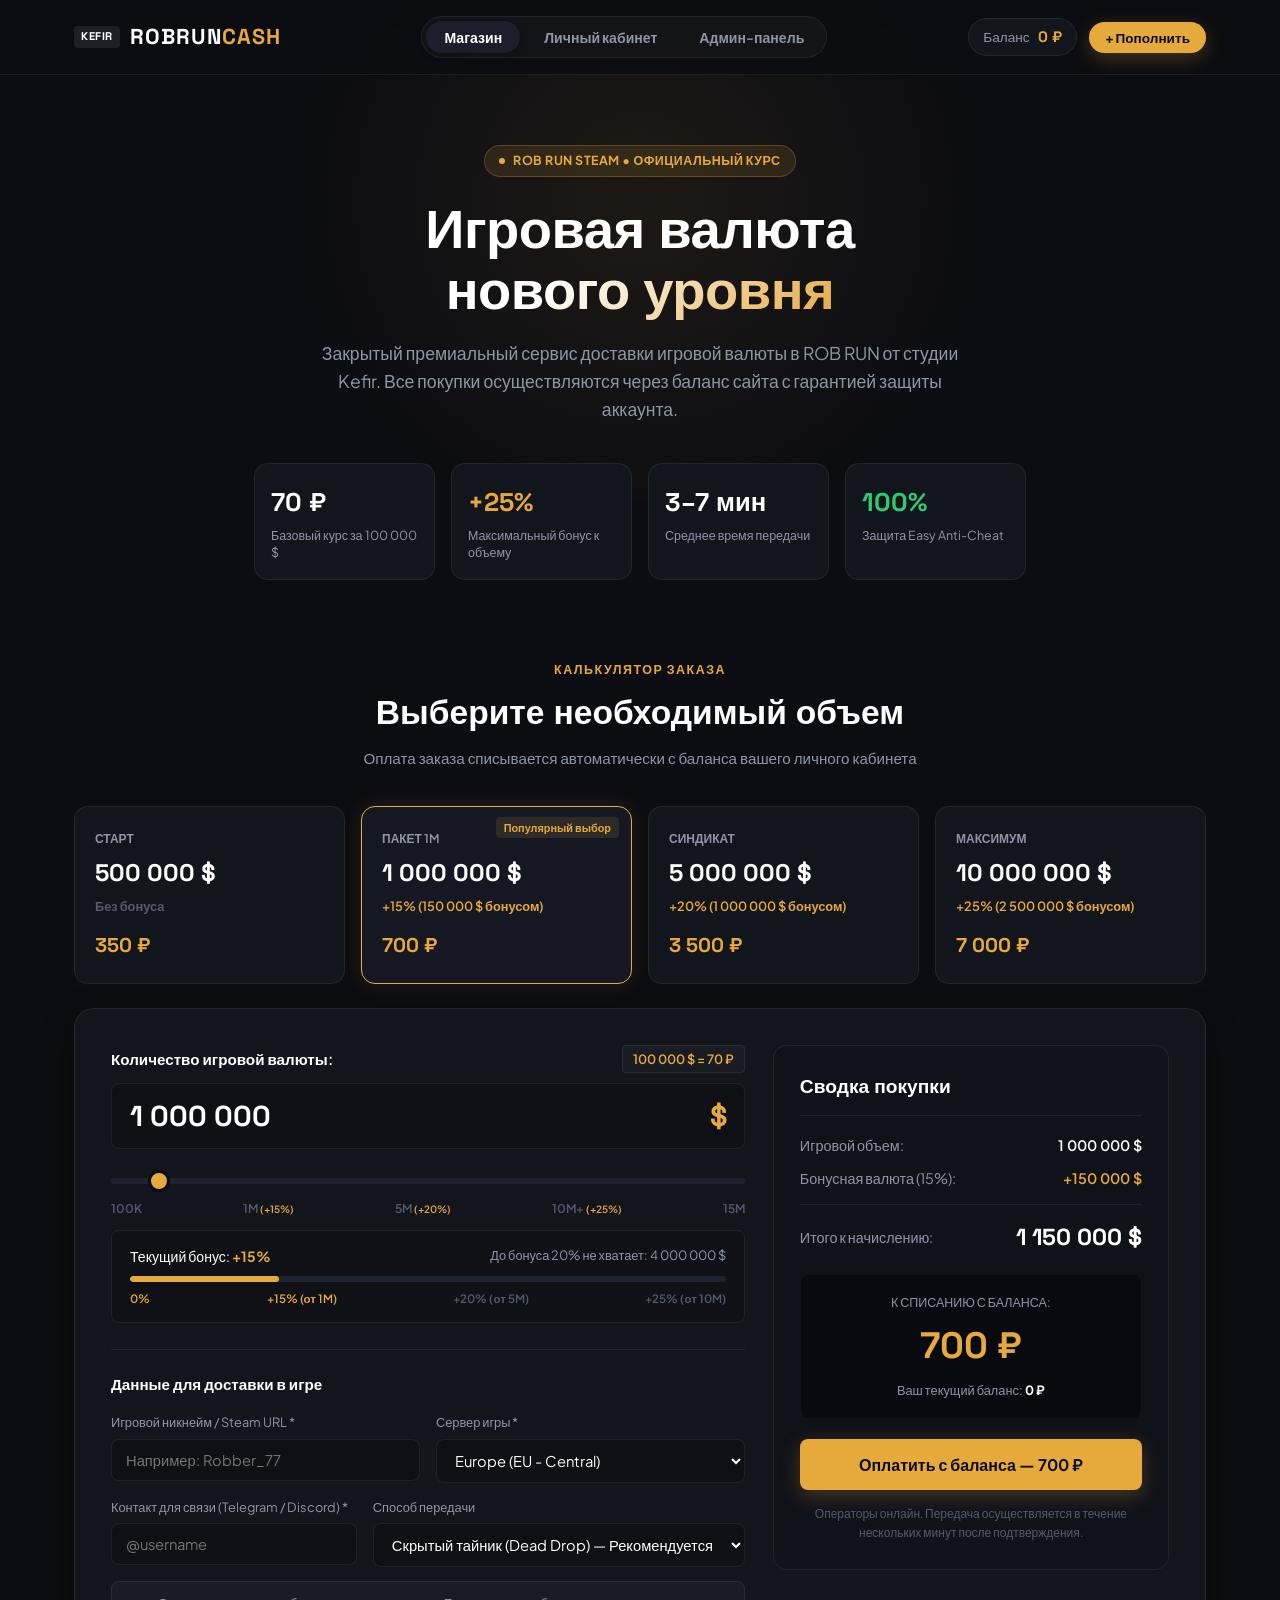
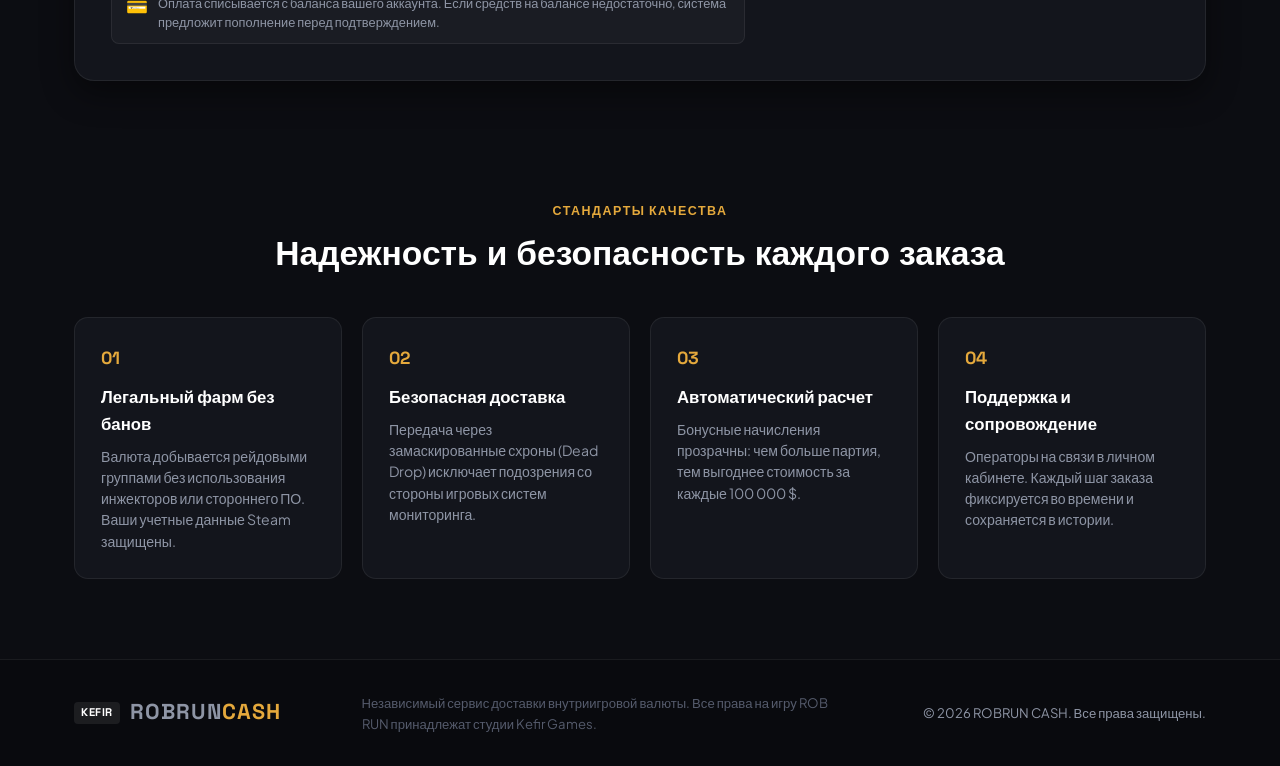
==== index.html @ d28fb304 "Upload ROBRUN Cash Shop" ====
<!DOCTYPE html>
<html lang="ru">
<head>
  <meta charset="UTF-8">
  <meta name="viewport" content="width=device-width, initial-scale=1.0">
  <title>ROBRUN CASH — Премиальный сервис валюты в ROB RUN (Kefir)</title>
  <link rel="preconnect" href="https://fonts.googleapis.com">
  <link rel="preconnect" href="https://fonts.gstatic.com" crossorigin>
  <link href="https://fonts.googleapis.com/css2?family=Plus+Jakarta+Sans:wght@400;500;600;700;800&family=Space+Grotesk:wght@500;600;700&display=swap" rel="stylesheet">
  <link rel="stylesheet" href="style.css">
</head>
<body>

  <!-- Subtle Ambient Radial Glow (Luxury Spotlight) -->
  <div class="radial-spotlight"></div>

  <!-- Header -->
  <header class="header">
    <div class="container header-inner">
      
      <!-- Brand Logo -->
      <div class="brand" id="nav-brand">
        <div class="brand-badge">KEFIR</div>
        <div class="brand-title">ROBRUN<span>CASH</span></div>
      </div>

      <!-- Navigation Views Tabs -->
      <nav class="nav">
        <button class="nav-btn active" data-view="shop-view">Магазин</button>
        <button class="nav-btn" data-view="cabinet-view">
          Личный кабинет
          <span class="nav-unread-dot" id="nav-unread-badge" style="display:none;"></span>
        </button>
        <button class="nav-btn admin-btn" data-view="admin-view">Админ-панель</button>
      </nav>

      <!-- User Balance & Actions -->
      <div class="header-actions">
        <div class="balance-pill" id="user-balance-display">
          <span class="balance-caption">Баланс</span>
          <strong class="balance-num" id="header-balance-val">0 ₽</strong>
        </div>
        <button class="btn-primary-sm" id="btn-open-topup">+ Пополнить</button>
      </div>

    </div>
  </header>

  <!-- =========================================================================
       VIEW 1: LUXURY MINIMALIST SHOP
       ========================================================================= -->
  <main class="view-panel active" id="shop-view">
    
    <!-- Hero Section -->
    <section class="hero-section">
      <div class="container hero-container">
        
        <div class="hero-label-chip">
          <span class="chip-dot"></span>
          <span>ROB RUN STEAM • ОФИЦИАЛЬНЫЙ КУРС</span>
        </div>

        <h1 class="hero-headline">
          Игровая валюта <br>
          <span>нового уровня</span>
        </h1>

        <p class="hero-description">
          Закрытый премиальный сервис доставки игровой валюты в ROB RUN от студии Kefir. Все покупки осуществляются через баланс сайта с гарантией защиты аккаунта.
        </p>

        <!-- Minimalist Metric Grid -->
        <div class="hero-metrics-grid">
          <div class="metric-card">
            <span class="metric-number">70 ₽</span>
            <span class="metric-label">Базовый курс за 100 000 $</span>
          </div>
          <div class="metric-card">
            <span class="metric-number highlight">+25%</span>
            <span class="metric-label">Максимальный бонус к объему</span>
          </div>
          <div class="metric-card">
            <span class="metric-number">3–7 мин</span>
            <span class="metric-label">Среднее время передачи</span>
          </div>
          <div class="metric-card">
            <span class="metric-number safe">100%</span>
            <span class="metric-label">Защита Easy Anti-Cheat</span>
          </div>
        </div>

      </div>
    </section>

    <!-- Calculator Section -->
    <section class="calculator-section" id="calculator">
      <div class="container">
        
        <div class="section-title-wrap">
          <span class="section-kicker">КАЛЬКУЛЯТОР ЗАКАЗА</span>
          <h2>Выберите необходимый объем</h2>
          <p>Оплата заказа списывается автоматически с баланса вашего личного кабинета</p>
        </div>

        <!-- Minimalist Preset Cards -->
        <div class="presets-row">
          
          <div class="preset-card" data-amount="500000">
            <div class="preset-tier">Старт</div>
            <div class="preset-cash">500 000 $</div>
            <div class="preset-bonus-sub text-dim">Без бонуса</div>
            <div class="preset-rub">350 ₽</div>
          </div>

          <div class="preset-card active" data-amount="1000000">
            <div class="preset-badge-rec">Популярный выбор</div>
            <div class="preset-tier">Пакет 1M</div>
            <div class="preset-cash">1 000 000 $</div>
            <div class="preset-bonus-sub text-gold">+15% (150 000 $ бонусом)</div>
            <div class="preset-rub">700 ₽</div>
          </div>

          <div class="preset-card" data-amount="5000000">
            <div class="preset-tier">Синдикат</div>
            <div class="preset-cash">5 000 000 $</div>
            <div class="preset-bonus-sub text-gold">+20% (1 000 000 $ бонусом)</div>
            <div class="preset-rub">3 500 ₽</div>
          </div>

          <div class="preset-card" data-amount="10000000">
            <div class="preset-tier">Максимум</div>
            <div class="preset-cash">10 000 000 $</div>
            <div class="preset-bonus-sub text-gold">+25% (2 500 000 $ бонусом)</div>
            <div class="preset-rub">7 000 ₽</div>
          </div>

        </div>

        <!-- Calculator Workarea (Clean 2-Column Deck) -->
        <div class="calc-grid">
          
          <!-- Left: Input & Form -->
          <div class="calc-inputs-pane">
            
            <div class="calc-field-group">
              <div class="field-label-row">
                <label for="currency-input">Количество игровой валюты:</label>
                <span class="rate-tag">100 000 $ = 70 ₽</span>
              </div>

              <div class="input-number-wrap">
                <input type="text" id="currency-input" value="1 000 000" inputmode="numeric">
                <span class="input-curr-symbol">$</span>
              </div>

              <!-- Sleek Slider -->
              <div class="slider-box">
                <input type="range" id="currency-slider" min="100000" max="15000000" step="50000" value="1000000">
                <div class="slider-marks">
                  <span>100K</span>
                  <span>1M <small>(+15%)</small></span>
                  <span>5M <small>(+20%)</small></span>
                  <span>10M+ <small>(+25%)</small></span>
                  <span>15M</span>
                </div>
              </div>

              <!-- Refined Bonus Progress Bar -->
              <div class="bonus-tier-bar">
                <div class="bonus-tier-header">
                  <span id="bonus-tier-text">Текущий бонус: <strong>+15%</strong></span>
                  <span id="bonus-next-text" class="next-step-hint">До +20% не хватает: 4 000 000 $</span>
                </div>
                <div class="bonus-track">
                  <div class="bonus-fill" id="bonus-progress-fill" style="width: 25%;"></div>
                </div>
                <div class="bonus-milestones">
                  <span class="milestone-text active">0%</span>
                  <span class="milestone-text active">+15% (от 1M)</span>
                  <span class="milestone-text">+20% (от 5M)</span>
                  <span class="milestone-text">+25% (от 10M)</span>
                </div>
              </div>
            </div>

            <!-- In-Game Delivery Order Details Form -->
            <form id="order-form" class="delivery-form">
              <div class="form-section-title">Данные для доставки в игре</div>

              <div class="form-double-row">
                <div class="form-col">
                  <label for="player-nick">Игровой никнейм / Steam URL *</label>
                  <input type="text" id="player-nick" placeholder="Например: Robber_77" required>
                </div>
                <div class="form-col">
                  <label for="player-server">Сервер игры *</label>
                  <select id="player-server" required>
                    <option value="EU - Central">Europe (EU - Central)</option>
                    <option value="EU - East">Europe (EU - East / RU)</option>
                    <option value="NA - East">North America (NA - East)</option>
                    <option value="NA - West">North America (NA - West)</option>
                    <option value="ASIA">Asia / Pacific</option>
                  </select>
                </div>
              </div>

              <div class="form-double-row">
                <div class="form-col">
                  <label for="player-contact">Контакт для связи (Telegram / Discord) *</label>
                  <input type="text" id="player-contact" placeholder="@username" required>
                </div>
                <div class="form-col">
                  <label for="delivery-type">Способ передачи</label>
                  <select id="delivery-type">
                    <option value="Схрон (Dead Drop)">Скрытый тайник (Dead Drop) — Рекомендуется</option>
                    <option value="Прямой трейд">Прямой обмен на нейтральной базе</option>
                    <option value="Выкуп предмета">Выкуп предмета на Черном Рынке</option>
                  </select>
                </div>
              </div>

              <div class="balance-rule-note">
                <span class="rule-icon">💳</span>
                <span>Оплата списывается с баланса вашего аккаунта. Если средств на балансе недостаточно, система предложит пополнение перед подтверждением.</span>
              </div>
            </form>

          </div>

          <!-- Right: Sleek Order Receipt -->
          <div class="calc-receipt-pane">
            <div class="receipt-card">
              <div class="receipt-title">Сводка покупки</div>

              <div class="receipt-line">
                <span class="line-label">Игровой объем:</span>
                <span class="line-val" id="summary-base-amount">1 000 000 $</span>
              </div>

              <div class="receipt-line text-gold">
                <span class="line-label">Бонусная валюта (<span id="summary-bonus-pct">15%</span>):</span>
                <span class="line-val" id="summary-bonus-amount">+150 000 $</span>
              </div>

              <div class="receipt-sep"></div>

              <div class="receipt-line total-line">
                <span class="line-label">Итого к начислению:</span>
                <strong class="line-total-cash" id="summary-total-received">1 150 000 $</strong>
              </div>

              <div class="price-display-box">
                <div class="price-caption">К списанию с баланса:</div>
                <div class="price-sum" id="summary-total-price">700 ₽</div>
                <div class="price-sub-balance">
                  Ваш текущий баланс: <strong id="summary-user-balance">0 ₽</strong>
                </div>
              </div>

              <button type="submit" form="order-form" class="btn-primary-action" id="submit-order-btn">
                Оплатить с баланса — 700 ₽
              </button>

              <div class="receipt-footnote">
                Операторы онлайн. Передача осуществляется в течение нескольких минут после подтверждения.
              </div>
            </div>
          </div>

        </div>

      </div>
    </section>

    <!-- Why Us Section (Clean Refined Cards) -->
    <section class="benefits-section">
      <div class="container">
        <div class="section-title-wrap">
          <span class="section-kicker">СТАНДАРТЫ КАЧЕСТВА</span>
          <h2>Надежность и безопасность каждого заказа</h2>
        </div>

        <div class="benefits-grid">
          <div class="benefit-card">
            <div class="benefit-index">01</div>
            <h3>Легальный фарм без банов</h3>
            <p>Валюта добывается рейдовыми группами без использования инжекторов или стороннего ПО. Ваши учетные данные Steam защищены.</p>
          </div>
          <div class="benefit-card">
            <div class="benefit-index">02</div>
            <h3>Безопасная доставка</h3>
            <p>Передача через замаскированные схроны (Dead Drop) исключает подозрения со стороны игровых систем мониторинга.</p>
          </div>
          <div class="benefit-card">
            <div class="benefit-index">03</div>
            <h3>Автоматический расчет</h3>
            <p>Бонусные начисления прозрачны: чем больше партия, тем выгоднее стоимость за каждые 100 000 $.</p>
          </div>
          <div class="benefit-card">
            <div class="benefit-index">04</div>
            <h3>Поддержка и сопровождение</h3>
            <p>Операторы на связи в личном кабинете. Каждый шаг заказа фиксируется во времени и сохраняется в истории.</p>
          </div>
        </div>
      </div>
    </section>

  </main>

  <!-- =========================================================================
       VIEW 2: USER CABINET (Баланс, Заказы со временем, Чат с администратором)
       ========================================================================= -->
  <section class="view-panel" id="cabinet-view">
    <div class="container cabinet-layout">

      <!-- Executive Overview Deck -->
      <div class="cabinet-top-card">
        <div class="user-profile-meta">
          <div class="profile-avatar">👤</div>
          <div>
            <h2 class="profile-title" id="cabinet-username">Покупатель #1</h2>
            <div class="profile-tag">Авторизованный клиент • ROB RUN Store</div>
          </div>
        </div>

        <div class="cabinet-balance-widget">
          <div class="widget-row">
            <span class="widget-label">Баланс на сайте:</span>
            <button class="btn-text-action" id="cabinet-topup-btn">+ Пополнить</button>
          </div>
          <div class="widget-sum" id="cabinet-balance-val">0 ₽</div>
          <div class="widget-note">Доступно для моментального списания при покупках</div>
        </div>
      </div>

      <!-- Split Layout: Orders on Left, Support Chat on Right -->
      <div class="cabinet-two-cols">
        
        <!-- Left: Orders History -->
        <div class="pane-card">
          <div class="pane-header">
            <h3>История заказов</h3>
            <span class="count-pill" id="cabinet-orders-count">0 заказов</span>
          </div>

          <div class="orders-feed" id="cabinet-orders-list">
            <!-- Dynamically populated -->
          </div>
        </div>

        <!-- Right: Live Chat with Admin -->
        <div class="pane-card chat-pane">
          <div class="pane-header">
            <div class="chat-title-group">
              <span class="status-indicator-dot"></span>
              <div>
                <h4>Поддержка и Администрация</h4>
                <div class="chat-sub">Прямой диалог с оператором</div>
              </div>
            </div>
            <span class="tag-label">HELP 24/7</span>
          </div>

          <!-- Messages Stream -->
          <div class="chat-stream" id="customer-chat-messages">
            <!-- Dynamically populated -->
          </div>

          <!-- Chat Input -->
          <form class="chat-form" id="customer-chat-form">
            <input type="text" id="customer-chat-input" placeholder="Напишите сообщение администратору..." autocomplete="off" required>
            <button type="submit" class="btn-send">Отправить</button>
          </form>
        </div>

      </div>

    </div>
  </section>

  <!-- =========================================================================
       VIEW 3: ADMIN PANEL (Управление балансом, Заказы со временем, Чат с клиентом)
       ========================================================================= -->
  <section class="view-panel" id="admin-view">
    <div class="container admin-layout">

      <div class="admin-header-card">
        <div>
          <h2>Панель Администратора ROBRUN CASH</h2>
          <p>Централизованное управление балансами, заказами клиентов и поддержкой</p>
        </div>
        <div class="admin-summary-pills">
          <div class="stat-badge">
            <span class="stat-caption">Заказов всего:</span>
            <strong id="admin-stat-orders">0</strong>
          </div>
          <div class="stat-badge">
            <span class="stat-caption">Оборот:</span>
            <strong class="text-gold" id="admin-stat-turnover">0 ₽</strong>
          </div>
        </div>
      </div>

      <!-- Admin Tabs Navigation -->
      <div class="admin-tab-bar">
        <button class="admin-tab-link active" data-subtab="admin-orders-tab">
          Заказы и статусы (<span id="subtab-orders-badge">0</span>)
        </button>
        <button class="admin-tab-link" data-subtab="admin-users-tab">
          Пользователи и баланс
        </button>
        <button class="admin-tab-link" data-subtab="admin-chat-tab">
          Управление диалогами
        </button>
      </div>

      <!-- Admin Subtab 1: Orders Management -->
      <div class="admin-subview active" id="admin-orders-tab">
        <div class="table-card">
          <div class="table-header-row">
            <h3>Список всех заказов (с точным временем оформления)</h3>
            <span class="note-subtle">Статус обновляется мгновенно</span>
          </div>

          <div class="table-wrap">
            <table class="clean-table">
              <thead>
                <tr>
                  <th>ID</th>
                  <th>Время заказа</th>
                  <th>Клиент / Ник в игре</th>
                  <th>Сервер / Способ</th>
                  <th>Валюта + Бонус</th>
                  <th>Сумма (₽)</th>
                  <th>Статус заказа</th>
                </tr>
              </thead>
              <tbody id="admin-orders-tbody">
                <!-- Dynamically populated -->
              </tbody>
            </table>
          </div>
        </div>
      </div>

      <!-- Admin Subtab 2: Users & Balance Management -->
      <div class="admin-subview" id="admin-users-tab">
        <div class="table-card">
          <div class="table-header-row">
            <h3>Управление балансом пользователей</h3>
            <span class="note-subtle">Корректировка баланса отображается у клиента без перезагрузки</span>
          </div>

          <div class="table-wrap">
            <table class="clean-table">
              <thead>
                <tr>
                  <th>ID</th>
                  <th>Имя клиента</th>
                  <th>Контакт</th>
                  <th>Баланс на сайте</th>
                  <th>Управление балансом</th>
                </tr>
              </thead>
              <tbody id="admin-users-tbody">
                <!-- Dynamically populated -->
              </tbody>
            </table>
          </div>
        </div>
      </div>

      <!-- Admin Subtab 3: Admin Chat Console -->
      <div class="admin-subview" id="admin-chat-tab">
        <div class="admin-chat-deck">
          
          <div class="dialogs-sidebar">
            <div class="dialogs-sidebar-title">Диалоги покупателей</div>
            <div class="dialogs-list" id="admin-dialogs-list">
              <!-- Dynamically populated -->
            </div>
          </div>

          <div class="dialog-main-area">
            <div class="dialog-head">
              <div>
                <h4 id="admin-chat-target-user">Чат с покупателем</h4>
                <span class="meta-small" id="admin-chat-target-meta">ID: usr_1</span>
              </div>
              <button class="btn-subtle" id="btn-quick-reply-hello">Шаблон: «Курьер готов к передаче»</button>
            </div>

            <div class="chat-stream admin-chat-stream" id="admin-chat-messages">
              <!-- Dynamically populated -->
            </div>

            <form class="chat-form" id="admin-chat-form">
              <input type="text" id="admin-chat-input" placeholder="Ответить покупателю от лица Администратора..." autocomplete="off" required>
              <button type="submit" class="btn-send">Ответить</button>
            </form>
          </div>

        </div>
      </div>

    </div>
  </section>

  <!-- =========================================================================
       MODALS
       ========================================================================= -->

  <!-- Top-Up Modal -->
  <div class="modal-backdrop" id="topup-modal">
    <div class="modal-box">
      <button class="modal-close-btn" id="topup-modal-close">&times;</button>
      
      <div class="modal-top">
        <div class="modal-badge-icon">💳</div>
        <h3>Пополнение баланса</h3>
        <p>Выберите сумму для пополнения вашего личного счета</p>
      </div>

      <div class="topup-chips-row">
        <button type="button" class="chip-btn" data-amount="350">350 ₽</button>
        <button type="button" class="chip-btn active" data-amount="700">700 ₽ (1M $)</button>
        <button type="button" class="chip-btn" data-amount="3500">3 500 ₽ (5M $)</button>
        <button type="button" class="chip-btn" data-amount="7000">7 000 ₽ (10M $)</button>
      </div>

      <div class="modal-field">
        <label for="topup-amount-input">Сумма в рублях:</label>
        <div class="input-number-wrap modal-input">
          <input type="number" id="topup-amount-input" value="700" min="50" step="50">
          <span class="input-curr-symbol">₽</span>
        </div>
      </div>

      <label class="modal-field-label">Способ оплаты:</label>
      <div class="methods-grid">
        <label class="method-box active">
          <input type="radio" name="topup-method" value="СБП" checked>
          <span class="method-name">⚡ СБП (0% ком.)</span>
        </label>
        <label class="method-box">
          <input type="radio" name="topup-method" value="Банковская карта">
          <span class="method-name">💳 Карты РФ / МИР</span>
        </label>
        <label class="method-box">
          <input type="radio" name="topup-method" value="Т-Банк / Сбер">
          <span class="method-name">🟡 Т-Банк / Сбер</span>
        </label>
        <label class="method-box">
          <input type="radio" name="topup-method" value="Криптовалюта">
          <span class="method-name">🪙 USDT / TON</span>
        </label>
      </div>

      <button class="btn-primary-action" id="btn-submit-topup">
        Пополнить баланс на <span id="topup-btn-sum">700</span> ₽
      </button>

      <div class="modal-disclaimer">В тестовом режиме средства зачисляются моментально.</div>
    </div>
  </div>

  <!-- Insufficient Funds Modal -->
  <div class="modal-backdrop" id="insufficient-modal">
    <div class="modal-box">
      <button class="modal-close-btn" id="insufficient-close">&times;</button>
      
      <div class="modal-top">
        <div class="modal-badge-icon warning">⚠️</div>
        <h3>Недостаточно средств</h3>
        <p>Покупка осуществляется только через баланс сайта</p>
      </div>

      <div class="summary-table-modal">
        <div class="modal-row">
          <span>Сумма к оплате:</span>
          <strong class="text-gold" id="insufficient-cost">700 ₽</strong>
        </div>
        <div class="modal-row">
          <span>Текущий баланс:</span>
          <strong id="insufficient-current">0 ₽</strong>
        </div>
        <div class="modal-row highlight-diff">
          <span>Необходимо доплатить:</span>
          <strong class="text-gold" id="insufficient-diff">700 ₽</strong>
        </div>
      </div>

      <button class="btn-primary-action" id="btn-insufficient-topup">
        Пополнить баланс
      </button>
    </div>
  </div>

  <!-- Order Success Modal -->
  <div class="modal-backdrop" id="order-success-modal">
    <div class="modal-box">
      <button class="modal-close-btn" id="order-success-close">&times;</button>
      
      <div class="modal-top">
        <div class="modal-badge-icon success">✓</div>
        <h3>Заказ успешно оформлен</h3>
        <p>Номер накладной: <strong id="success-order-id">#RR-1029</strong></p>
      </div>

      <div class="summary-table-modal">
        <div class="modal-row">
          <span>Время заказа:</span>
          <strong id="success-time">16.11.2026, 16:30</strong>
        </div>
        <div class="modal-row">
          <span>Валюта к начислению:</span>
          <strong class="text-gold" id="success-total-cash">1 150 000 $</strong>
        </div>
        <div class="modal-row">
          <span>Списано с баланса:</span>
          <strong id="success-price">700 ₽</strong>
        </div>
        <div class="modal-row">
          <span>Остаток на балансе:</span>
          <span id="success-remaining-balance">0 ₽</span>
        </div>
        <div class="modal-row">
          <span>Игровой ник / Сервер:</span>
          <span id="success-nick-server">Robber_77 (EU - Central)</span>
        </div>
      </div>

      <button class="btn-primary-action" id="btn-goto-cabinet-after-order">
        Перейти в личный кабинет к диалогу
      </button>
    </div>
  </div>

  <!-- Footer -->
  <footer class="footer">
    <div class="container footer-inner">
      <div class="brand">
        <div class="brand-badge">KEFIR</div>
        <div class="brand-title">ROBRUN<span>CASH</span></div>
      </div>
      <div class="footer-legal">
        Независимый сервис доставки внутриигровой валюты. Все права на игру ROB RUN принадлежат студии Kefir Games.
      </div>
      <div class="footer-copy">© 2026 ROBRUN CASH. Все права защищены.</div>
    </div>
  </footer>

  <script src="app.js"></script>
</body>
</html>
---- style.css ----
/* ==========================================================================
   ROBRUN CASH - Luxury Minimalist Design System
   Aesthetic: Premium, Dark Obsidian, Champagne Gold, Refined Typography
   ========================================================================== */

:root {
  --bg-main: #0c0d12;
  --bg-card: #13151c;
  --bg-card-hover: #171a23;
  --bg-input: #0e1016;
  --bg-subtle: rgba(255, 255, 255, 0.03);

  --border-subtle: rgba(255, 255, 255, 0.07);
  --border-hover: rgba(229, 169, 60, 0.35);
  --border-focus: #e5a93c;

  --gold-accent: #e5a93c;
  --gold-light: #f5c366;
  --gold-dim: rgba(229, 169, 60, 0.12);

  --text-main: #ffffff;
  --text-muted: #8e95a5;
  --text-dim: #555b6c;

  --tag-green: #2ecc71;
  --tag-blue: #3498db;
  --tag-yellow: #f1c40f;
  --tag-red: #e74c3c;

  --font-heading: 'Space Grotesk', -apple-system, sans-serif;
  --font-body: 'Plus Jakarta Sans', -apple-system, sans-serif;

  --radius-sm: 8px;
  --radius-md: 14px;
  --radius-lg: 20px;
  --shadow-card: 0 12px 32px rgba(0, 0, 0, 0.45);
  --shadow-btn: 0 6px 20px rgba(229, 169, 60, 0.25);
}

* {
  margin: 0;
  padding: 0;
  box-sizing: border-box;
}

body {
  font-family: var(--font-body);
  background-color: var(--bg-main);
  color: var(--text-main);
  line-height: 1.6;
  overflow-x: hidden;
  position: relative;
  min-height: 100vh;
  -webkit-font-smoothing: antialiased;
}

/* Luxury Ambient Glow (Single Soft Spotlight) */
.radial-spotlight {
  position: fixed;
  top: -100px;
  left: 50%;
  transform: translateX(-50%);
  width: 900px;
  height: 600px;
  background: radial-gradient(circle, rgba(229, 169, 60, 0.08) 0%, transparent 65%);
  pointer-events: none;
  z-index: 0;
}

.container {
  max-width: 1180px;
  margin: 0 auto;
  padding: 0 24px;
  position: relative;
  z-index: 1;
}

/* ==========================================================================
   HEADER
   ========================================================================== */
.header {
  position: sticky;
  top: 0;
  background: rgba(12, 13, 18, 0.85);
  backdrop-filter: blur(16px);
  border-bottom: 1px solid var(--border-subtle);
  z-index: 100;
  padding: 16px 0;
}

.header-inner {
  display: flex;
  align-items: center;
  justify-content: space-between;
  gap: 16px;
}

.brand {
  display: flex;
  align-items: center;
  gap: 10px;
  cursor: pointer;
  user-select: none;
}

.brand-badge {
  font-family: var(--font-heading);
  font-size: 0.7rem;
  font-weight: 700;
  background: rgba(255, 255, 255, 0.08);
  color: #fff;
  padding: 2px 7px;
  border-radius: 4px;
  letter-spacing: 0.5px;
}

.brand-title {
  font-family: var(--font-heading);
  font-size: 1.35rem;
  font-weight: 700;
  letter-spacing: 1px;
}

.brand-title span {
  color: var(--gold-accent);
}

/* Navigation Tabs */
.nav {
  display: flex;
  gap: 6px;
  background: var(--bg-subtle);
  border: 1px solid var(--border-subtle);
  padding: 4px;
  border-radius: 50px;
}

.nav-btn {
  background: none;
  border: none;
  color: var(--text-muted);
  font-family: var(--font-body);
  font-size: 0.88rem;
  font-weight: 600;
  padding: 7px 18px;
  border-radius: 50px;
  cursor: pointer;
  transition: all 0.2s ease;
  display: flex;
  align-items: center;
  gap: 6px;
}

.nav-btn:hover {
  color: #fff;
}

.nav-btn.active {
  background: #1c1f2b;
  color: #fff;
  box-shadow: 0 2px 8px rgba(0, 0, 0, 0.3);
}

.nav-btn.admin-btn.active {
  color: var(--gold-accent);
}

.nav-unread-dot {
  width: 6px;
  height: 6px;
  background: var(--gold-accent);
  border-radius: 50%;
}

/* Header Actions */
.header-actions {
  display: flex;
  align-items: center;
  gap: 12px;
}

.balance-pill {
  display: flex;
  align-items: center;
  gap: 8px;
  background: var(--bg-card);
  border: 1px solid var(--border-subtle);
  padding: 6px 14px;
  border-radius: 50px;
  font-size: 0.85rem;
}

.balance-caption {
  color: var(--text-muted);
}

.balance-num {
  font-family: var(--font-heading);
  font-weight: 700;
  color: var(--gold-accent);
  font-size: 0.95rem;
}

.btn-primary-sm {
  background: var(--gold-accent);
  border: none;
  color: #0c0d12;
  font-family: var(--font-body);
  font-size: 0.85rem;
  font-weight: 700;
  padding: 7px 16px;
  border-radius: 50px;
  cursor: pointer;
  transition: all 0.2s ease;
  box-shadow: var(--shadow-btn);
}

.btn-primary-sm:hover {
  background: var(--gold-light);
  transform: translateY(-1px);
}

/* ==========================================================================
   VIEW PANELS
   ========================================================================== */
.view-panel {
  display: none;
  animation: panelFade 0.25s ease forwards;
}

.view-panel.active {
  display: block;
}

@keyframes panelFade {
  from { opacity: 0; transform: translateY(6px); }
  to { opacity: 1; transform: translateY(0); }
}

/* ==========================================================================
   HERO SECTION
   ========================================================================== */
.hero-section {
  padding: 70px 0 40px;
  text-align: center;
}

.hero-container {
  max-width: 820px;
}

.hero-label-chip {
  display: inline-flex;
  align-items: center;
  gap: 8px;
  background: var(--gold-dim);
  border: 1px solid rgba(229, 169, 60, 0.25);
  color: var(--gold-accent);
  font-size: 0.78rem;
  font-weight: 700;
  letter-spacing: 0.5px;
  padding: 5px 14px;
  border-radius: 50px;
  margin-bottom: 22px;
}

.chip-dot {
  width: 6px;
  height: 6px;
  background: var(--gold-accent);
  border-radius: 50%;
}

.hero-headline {
  font-family: var(--font-heading);
  font-size: 3.4rem;
  font-weight: 700;
  line-height: 1.12;
  letter-spacing: -0.5px;
  margin-bottom: 18px;
}

.hero-headline span {
  background: linear-gradient(135deg, #ffffff 30%, var(--gold-accent) 100%);
  -webkit-background-clip: text;
  -webkit-text-fill-color: transparent;
}

.hero-description {
  font-size: 1.1rem;
  color: var(--text-muted);
  max-width: 640px;
  margin: 0 auto 40px;
  line-height: 1.6;
}

/* Minimalist Metrics Grid */
.hero-metrics-grid {
  display: grid;
  grid-template-columns: repeat(4, 1fr);
  gap: 16px;
}

.metric-card {
  background: var(--bg-card);
  border: 1px solid var(--border-subtle);
  border-radius: var(--radius-md);
  padding: 18px 16px;
  text-align: left;
  transition: border-color 0.2s ease;
}

.metric-card:hover {
  border-color: rgba(255, 255, 255, 0.15);
}

.metric-number {
  font-family: var(--font-heading);
  font-size: 1.6rem;
  font-weight: 700;
  color: #fff;
  display: block;
  margin-bottom: 4px;
}

.metric-number.highlight {
  color: var(--gold-accent);
}

.metric-number.safe {
  color: var(--tag-green);
}

.metric-label {
  font-size: 0.78rem;
  color: var(--text-muted);
  line-height: 1.35;
  display: block;
}

/* ==========================================================================
   CALCULATOR SECTION
   ========================================================================== */
.calculator-section {
  padding: 40px 0 80px;
}

.section-title-wrap {
  text-align: center;
  margin-bottom: 36px;
}

.section-kicker {
  font-size: 0.78rem;
  color: var(--gold-accent);
  font-weight: 700;
  letter-spacing: 1.5px;
  display: block;
  margin-bottom: 6px;
}

.section-title-wrap h2 {
  font-family: var(--font-heading);
  font-size: 2.1rem;
  font-weight: 700;
  margin-bottom: 6px;
}

.section-title-wrap p {
  color: var(--text-muted);
  font-size: 0.95rem;
}

/* Presets Row */
.presets-row {
  display: grid;
  grid-template-columns: repeat(4, 1fr);
  gap: 16px;
  margin-bottom: 24px;
}

.preset-card {
  background: var(--bg-card);
  border: 1px solid var(--border-subtle);
  border-radius: var(--radius-md);
  padding: 22px 20px;
  cursor: pointer;
  transition: all 0.2s ease;
  position: relative;
  overflow: hidden;
}

.preset-card:hover {
  background: var(--bg-card-hover);
  border-color: rgba(255, 255, 255, 0.15);
}

.preset-card.active {
  border-color: var(--gold-accent);
  background: #151822;
  box-shadow: 0 0 20px rgba(229, 169, 60, 0.12);
}

.preset-badge-rec {
  position: absolute;
  top: 10px;
  right: 12px;
  background: var(--gold-dim);
  color: var(--gold-accent);
  font-size: 0.68rem;
  font-weight: 700;
  padding: 2px 8px;
  border-radius: 4px;
}

.preset-tier {
  font-size: 0.75rem;
  font-weight: 600;
  color: var(--text-muted);
  text-transform: uppercase;
  margin-bottom: 6px;
}

.preset-cash {
  font-family: var(--font-heading);
  font-size: 1.5rem;
  font-weight: 700;
  color: #fff;
  margin-bottom: 4px;
}

.preset-bonus-sub {
  font-size: 0.8rem;
  font-weight: 600;
  margin-bottom: 12px;
}

.preset-rub {
  font-family: var(--font-heading);
  font-size: 1.25rem;
  font-weight: 700;
  color: var(--gold-accent);
}

/* Calculator Grid */
.calc-grid {
  display: grid;
  grid-template-columns: 1.6fr 1fr;
  gap: 28px;
  background: var(--bg-card);
  border: 1px solid var(--border-subtle);
  border-radius: var(--radius-lg);
  padding: 36px;
  box-shadow: var(--shadow-card);
}

.calc-inputs-pane {
  display: flex;
  flex-direction: column;
  gap: 26px;
}

.field-label-row {
  display: flex;
  justify-content: space-between;
  align-items: center;
  margin-bottom: 10px;
}

.field-label-row label {
  font-size: 0.95rem;
  font-weight: 600;
}

.rate-tag {
  font-size: 0.8rem;
  background: var(--bg-subtle);
  border: 1px solid var(--border-subtle);
  padding: 3px 10px;
  border-radius: 4px;
  color: var(--gold-accent);
  font-weight: 600;
}

.input-number-wrap {
  position: relative;
  display: flex;
  align-items: center;
}

.input-number-wrap input {
  width: 100%;
  background: var(--bg-input);
  border: 1px solid var(--border-subtle);
  border-radius: var(--radius-sm);
  padding: 14px 18px;
  font-family: var(--font-heading);
  font-size: 1.8rem;
  font-weight: 700;
  color: #fff;
  transition: all 0.2s ease;
}

.input-number-wrap input:focus {
  outline: none;
  border-color: var(--border-focus);
}

.input-curr-symbol {
  position: absolute;
  right: 18px;
  font-family: var(--font-heading);
  font-size: 1.8rem;
  font-weight: 700;
  color: var(--gold-accent);
  pointer-events: none;
}

/* Slider */
.slider-box {
  margin-top: 16px;
}

.slider-box input[type="range"] {
  width: 100%;
  height: 6px;
  background: #1f2330;
  border-radius: 4px;
  outline: none;
  -webkit-appearance: none;
  cursor: pointer;
}

.slider-box input[type="range"]::-webkit-slider-thumb {
  -webkit-appearance: none;
  width: 22px;
  height: 22px;
  border-radius: 50%;
  background: var(--gold-accent);
  border: 3px solid #0c0d12;
  cursor: grab;
  transition: transform 0.15s;
}

.slider-marks {
  display: flex;
  justify-content: space-between;
  margin-top: 8px;
  font-size: 0.75rem;
  color: var(--text-dim);
  font-weight: 600;
}

.slider-marks small {
  color: var(--gold-accent);
}

/* Bonus Tracker */
.bonus-tier-bar {
  background: #0f1117;
  border: 1px solid var(--border-subtle);
  border-radius: var(--radius-sm);
  padding: 14px 18px;
  margin-top: 12px;
}

.bonus-tier-header {
  display: flex;
  justify-content: space-between;
  font-size: 0.88rem;
  margin-bottom: 8px;
}

.bonus-tier-header strong {
  color: var(--gold-accent);
}

.next-step-hint {
  font-size: 0.8rem;
  color: var(--text-muted);
}

.bonus-track {
  width: 100%;
  height: 6px;
  background: #1e2230;
  border-radius: 8px;
  overflow: hidden;
  margin-bottom: 8px;
}

.bonus-fill {
  height: 100%;
  background: var(--gold-accent);
  border-radius: 8px;
  transition: width 0.3s ease;
}

.bonus-milestones {
  display: flex;
  justify-content: space-between;
  font-size: 0.72rem;
  color: var(--text-dim);
  font-weight: 600;
}

.milestone-text.active {
  color: var(--gold-accent);
}

/* Delivery Form */
.delivery-form {
  border-top: 1px solid var(--border-subtle);
  padding-top: 22px;
}

.form-section-title {
  font-size: 0.95rem;
  font-weight: 700;
  margin-bottom: 16px;
  color: #fff;
}

.form-double-row {
  display: grid;
  grid-template-columns: 1fr 1fr;
  gap: 16px;
  margin-bottom: 14px;
}

.form-col {
  display: flex;
  flex-direction: column;
  gap: 6px;
}

.form-col label {
  font-size: 0.8rem;
  color: var(--text-muted);
}

.form-col input, .form-col select {
  background: var(--bg-input);
  border: 1px solid var(--border-subtle);
  border-radius: var(--radius-sm);
  padding: 11px 14px;
  color: #fff;
  font-size: 0.92rem;
  font-family: var(--font-body);
}

.form-col input:focus, .form-col select:focus {
  outline: none;
  border-color: var(--border-focus);
}

.balance-rule-note {
  display: flex;
  align-items: flex-start;
  gap: 10px;
  background: var(--bg-subtle);
  border: 1px solid var(--border-subtle);
  border-radius: var(--radius-sm);
  padding: 12px 14px;
  font-size: 0.8rem;
  color: var(--text-muted);
  line-height: 1.45;
  margin-top: 12px;
}

.rule-icon {
  font-size: 1.1rem;
}

/* Receipt Pane */
.calc-receipt-pane {
  position: relative;
}

.receipt-card {
  background: #101219;
  border: 1px solid var(--border-subtle);
  border-radius: var(--radius-md);
  padding: 26px;
  position: sticky;
  top: 90px;
}

.receipt-title {
  font-family: var(--font-heading);
  font-size: 1.2rem;
  font-weight: 700;
  margin-bottom: 18px;
  padding-bottom: 12px;
  border-bottom: 1px solid var(--border-subtle);
}

.receipt-line {
  display: flex;
  justify-content: space-between;
  margin-bottom: 10px;
  font-size: 0.9rem;
}

.line-label {
  color: var(--text-muted);
}

.line-val {
  font-weight: 600;
}

.receipt-sep {
  height: 1px;
  background: var(--border-subtle);
  margin: 14px 0;
}

.total-line {
  align-items: center;
  margin-bottom: 18px;
}

.line-total-cash {
  font-family: var(--font-heading);
  font-size: 1.45rem;
  color: #fff;
}

.price-display-box {
  background: #090a0f;
  border-radius: var(--radius-sm);
  padding: 18px;
  text-align: center;
  margin-bottom: 20px;
  border: 1px solid rgba(255, 255, 255, 0.04);
}

.price-caption {
  font-size: 0.78rem;
  color: var(--text-muted);
  text-transform: uppercase;
}

.price-sum {
  font-family: var(--font-heading);
  font-size: 2.3rem;
  font-weight: 700;
  color: var(--gold-accent);
  margin: 4px 0;
}

.price-sub-balance {
  font-size: 0.8rem;
  color: var(--text-muted);
}

.price-sub-balance strong {
  color: #fff;
}

.btn-primary-action {
  width: 100%;
  background: var(--gold-accent);
  border: none;
  border-radius: var(--radius-sm);
  padding: 15px;
  color: #0c0d12;
  font-family: var(--font-body);
  font-size: 1rem;
  font-weight: 700;
  cursor: pointer;
  transition: all 0.2s ease;
  box-shadow: var(--shadow-btn);
}

.btn-primary-action:hover {
  background: var(--gold-light);
  transform: translateY(-1px);
}

.receipt-footnote {
  font-size: 0.75rem;
  color: var(--text-dim);
  text-align: center;
  margin-top: 14px;
}

/* Benefits Section */
.benefits-section {
  padding: 40px 0 80px;
}

.benefits-grid {
  display: grid;
  grid-template-columns: repeat(4, 1fr);
  gap: 20px;
}

.benefit-card {
  background: var(--bg-card);
  border: 1px solid var(--border-subtle);
  border-radius: var(--radius-md);
  padding: 26px;
}

.benefit-index {
  font-family: var(--font-heading);
  font-size: 1.1rem;
  font-weight: 700;
  color: var(--gold-accent);
  margin-bottom: 12px;
}

.benefit-card h3 {
  font-size: 1.05rem;
  font-weight: 700;
  margin-bottom: 8px;
}

.benefit-card p {
  color: var(--text-muted);
  font-size: 0.88rem;
  line-height: 1.5;
}

/* ==========================================================================
   VIEW 2: CABINET VIEW
   ========================================================================== */
.cabinet-layout {
  padding: 40px 24px 80px;
}

.cabinet-top-card {
  display: flex;
  justify-content: space-between;
  align-items: center;
  background: var(--bg-card);
  border: 1px solid var(--border-subtle);
  border-radius: var(--radius-lg);
  padding: 28px 32px;
  margin-bottom: 24px;
  box-shadow: var(--shadow-card);
  flex-wrap: wrap;
  gap: 20px;
}

.user-profile-meta {
  display: flex;
  align-items: center;
  gap: 16px;
}

.profile-avatar {
  width: 56px;
  height: 56px;
  border-radius: 50%;
  background: var(--bg-subtle);
  border: 1px solid var(--border-subtle);
  display: flex;
  align-items: center;
  justify-content: center;
  font-size: 1.8rem;
}

.profile-title {
  font-family: var(--font-heading);
  font-size: 1.5rem;
  font-weight: 700;
}

.profile-tag {
  color: var(--text-muted);
  font-size: 0.82rem;
}

.cabinet-balance-widget {
  background: #0e1017;
  border: 1px solid var(--border-subtle);
  border-radius: var(--radius-md);
  padding: 16px 24px;
  min-width: 300px;
}

.widget-row {
  display: flex;
  justify-content: space-between;
  align-items: center;
  font-size: 0.85rem;
  color: var(--text-muted);
}

.btn-text-action {
  background: none;
  border: none;
  color: var(--gold-accent);
  font-size: 0.8rem;
  font-weight: 700;
  cursor: pointer;
}

.widget-sum {
  font-family: var(--font-heading);
  font-size: 2rem;
  font-weight: 700;
  color: var(--gold-accent);
  margin: 2px 0;
}

.widget-note {
  font-size: 0.72rem;
  color: var(--text-dim);
}

/* Cabinet Split Grid */
.cabinet-two-cols {
  display: grid;
  grid-template-columns: 1.35fr 1fr;
  gap: 24px;
}

.pane-card {
  background: var(--bg-card);
  border: 1px solid var(--border-subtle);
  border-radius: var(--radius-lg);
  display: flex;
  flex-direction: column;
  overflow: hidden;
  box-shadow: var(--shadow-card);
}

.pane-header {
  padding: 18px 24px;
  border-bottom: 1px solid var(--border-subtle);
  display: flex;
  justify-content: space-between;
  align-items: center;
}

.pane-header h3 {
  font-size: 1.1rem;
  font-weight: 700;
}

.count-pill {
  font-size: 0.75rem;
  background: var(--bg-subtle);
  border: 1px solid var(--border-subtle);
  padding: 2px 10px;
  border-radius: 50px;
  color: var(--text-muted);
}

.orders-feed {
  padding: 20px;
  max-height: 520px;
  overflow-y: auto;
  display: flex;
  flex-direction: column;
  gap: 14px;
}

.order-entry {
  background: #0e1017;
  border: 1px solid var(--border-subtle);
  border-radius: var(--radius-sm);
  padding: 16px;
  display: flex;
  flex-direction: column;
  gap: 8px;
}

.order-entry-top {
  display: flex;
  justify-content: space-between;
  align-items: center;
}

.order-code {
  font-family: var(--font-heading);
  font-weight: 700;
  font-size: 1rem;
}

.order-time {
  font-size: 0.75rem;
  color: var(--text-dim);
}

.order-stats-grid {
  display: grid;
  grid-template-columns: 1fr 1fr;
  gap: 6px;
  font-size: 0.82rem;
  background: var(--bg-subtle);
  padding: 10px 12px;
  border-radius: var(--radius-sm);
}

.order-stats-grid span {
  color: var(--text-muted);
}

.order-stats-grid strong {
  color: #fff;
}

.status-badge {
  display: inline-block;
  padding: 3px 10px;
  border-radius: 50px;
  font-size: 0.72rem;
  font-weight: 700;
}

.status-pending { background: rgba(241, 196, 15, 0.12); color: var(--tag-yellow); }
.status-processing { background: rgba(52, 152, 219, 0.12); color: var(--tag-blue); }
.status-completed { background: rgba(46, 204, 113, 0.12); color: var(--tag-green); }
.status-cancelled { background: rgba(231, 76, 60, 0.12); color: var(--tag-red); }

/* Chat Pane */
.chat-title-group {
  display: flex;
  align-items: center;
  gap: 10px;
}

.status-indicator-dot {
  width: 8px;
  height: 8px;
  background: var(--tag-green);
  border-radius: 50%;
}

.chat-title-group h4 {
  font-size: 0.95rem;
}

.chat-sub {
  font-size: 0.72rem;
  color: var(--text-muted);
}

.tag-label {
  font-size: 0.7rem;
  font-weight: 700;
  color: var(--text-dim);
}

.chat-stream {
  flex: 1;
  min-height: 380px;
  max-height: 420px;
  overflow-y: auto;
  padding: 20px;
  display: flex;
  flex-direction: column;
  gap: 12px;
  background: #090a0f;
}

.msg-bubble-wrap {
  display: flex;
  flex-direction: column;
  max-width: 80%;
}

.msg-bubble-wrap.client {
  align-self: flex-end;
  align-items: flex-end;
}

.msg-bubble-wrap.support {
  align-self: flex-start;
  align-items: flex-start;
}

.msg-text {
  padding: 10px 14px;
  border-radius: 12px;
  font-size: 0.88rem;
  line-height: 1.45;
  word-break: break-word;
}

.client .msg-text {
  background: var(--gold-accent);
  color: #0c0d12;
  font-weight: 600;
  border-bottom-right-radius: 2px;
}

.support .msg-text {
  background: #141722;
  border: 1px solid var(--border-subtle);
  color: #fff;
  border-bottom-left-radius: 2px;
}

.msg-meta {
  font-size: 0.68rem;
  color: var(--text-dim);
  margin-top: 4px;
}

.chat-form {
  padding: 14px 18px;
  background: #101219;
  border-top: 1px solid var(--border-subtle);
  display: flex;
  gap: 10px;
}

.chat-form input {
  flex: 1;
  background: var(--bg-input);
  border: 1px solid var(--border-subtle);
  border-radius: var(--radius-sm);
  padding: 10px 14px;
  color: #fff;
  font-size: 0.88rem;
}

.chat-form input:focus {
  outline: none;
  border-color: var(--border-focus);
}

.btn-send {
  background: #1c202d;
  border: 1px solid var(--border-subtle);
  color: #fff;
  font-size: 0.85rem;
  font-weight: 600;
  padding: 0 16px;
  border-radius: var(--radius-sm);
  cursor: pointer;
  transition: all 0.2s;
}

.btn-send:hover {
  background: var(--gold-accent);
  color: #0c0d12;
  border-color: var(--gold-accent);
}

/* ==========================================================================
   VIEW 3: ADMIN PANEL VIEW
   ========================================================================== */
.admin-layout {
  padding: 40px 24px 80px;
}

.admin-header-card {
  display: flex;
  justify-content: space-between;
  align-items: center;
  background: var(--bg-card);
  border: 1px solid var(--border-subtle);
  border-radius: var(--radius-lg);
  padding: 24px 30px;
  margin-bottom: 24px;
  flex-wrap: wrap;
  gap: 16px;
}

.admin-header-card h2 {
  font-family: var(--font-heading);
  font-size: 1.4rem;
}

.admin-header-card p {
  color: var(--text-muted);
  font-size: 0.85rem;
}

.admin-summary-pills {
  display: flex;
  gap: 12px;
}

.stat-badge {
  background: #0e1017;
  border: 1px solid var(--border-subtle);
  padding: 8px 16px;
  border-radius: var(--radius-sm);
  font-size: 0.82rem;
}

.stat-badge strong {
  display: block;
  font-family: var(--font-heading);
  font-size: 1.15rem;
}

.admin-tab-bar {
  display: flex;
  gap: 8px;
  margin-bottom: 20px;
}

.admin-tab-link {
  background: var(--bg-card);
  border: 1px solid var(--border-subtle);
  color: var(--text-muted);
  padding: 10px 18px;
  border-radius: var(--radius-sm);
  font-size: 0.88rem;
  font-weight: 600;
  cursor: pointer;
  transition: all 0.2s;
}

.admin-tab-link.active {
  background: #1c202d;
  color: #fff;
  border-color: rgba(255, 255, 255, 0.15);
}

.admin-subview {
  display: none;
}

.admin-subview.active {
  display: block;
}

.table-card {
  background: var(--bg-card);
  border: 1px solid var(--border-subtle);
  border-radius: var(--radius-lg);
  padding: 24px;
  box-shadow: var(--shadow-card);
}

.table-header-row {
  display: flex;
  justify-content: space-between;
  align-items: center;
  margin-bottom: 16px;
  padding-bottom: 12px;
  border-bottom: 1px solid var(--border-subtle);
}

.note-subtle {
  font-size: 0.78rem;
  color: var(--text-dim);
}

.table-wrap {
  width: 100%;
  overflow-x: auto;
}

.clean-table {
  width: 100%;
  border-collapse: collapse;
  font-size: 0.85rem;
  text-align: left;
}

.clean-table th {
  padding: 12px 14px;
  background: #0e1017;
  color: var(--text-muted);
  font-weight: 600;
  border-bottom: 1px solid var(--border-subtle);
}

.clean-table td {
  padding: 14px;
  border-bottom: 1px solid rgba(255, 255, 255, 0.04);
  vertical-align: middle;
}

.clean-table tr:hover {
  background: rgba(255, 255, 255, 0.015);
}

.status-select-clean {
  background: #0e1016;
  border: 1px solid var(--border-subtle);
  color: #fff;
  padding: 5px 8px;
  border-radius: 6px;
  font-size: 0.8rem;
  cursor: pointer;
}

.balance-actions-clean {
  display: flex;
  align-items: center;
  gap: 6px;
}

.balance-actions-clean input {
  width: 90px;
  background: #0e1016;
  border: 1px solid var(--border-subtle);
  padding: 5px 8px;
  border-radius: 6px;
  color: #fff;
  font-size: 0.82rem;
}

.btn-sm-action {
  background: rgba(255, 255, 255, 0.06);
  border: 1px solid var(--border-subtle);
  color: #fff;
  padding: 5px 10px;
  border-radius: 6px;
  font-size: 0.78rem;
  font-weight: 600;
  cursor: pointer;
  transition: all 0.2s;
}

.btn-sm-action:hover {
  background: var(--gold-accent);
  color: #0c0d12;
  border-color: var(--gold-accent);
}

/* Admin Chat Deck */
.admin-chat-deck {
  display: grid;
  grid-template-columns: 260px 1fr;
  background: var(--bg-card);
  border: 1px solid var(--border-subtle);
  border-radius: var(--radius-lg);
  overflow: hidden;
  min-height: 500px;
}

.dialogs-sidebar {
  border-right: 1px solid var(--border-subtle);
  background: #0e1017;
}

.dialogs-sidebar-title {
  padding: 14px 18px;
  border-bottom: 1px solid var(--border-subtle);
  font-size: 0.82rem;
  font-weight: 700;
  color: var(--text-muted);
}

.dialog-item {
  padding: 12px 16px;
  border-bottom: 1px solid rgba(255, 255, 255, 0.03);
  cursor: pointer;
}

.dialog-item.active {
  background: rgba(229, 169, 60, 0.08);
}

.dialog-main-area {
  display: flex;
  flex-direction: column;
  background: #0a0c10;
}

.dialog-head {
  padding: 14px 20px;
  background: #0e1017;
  border-bottom: 1px solid var(--border-subtle);
  display: flex;
  justify-content: space-between;
  align-items: center;
}

.meta-small {
  font-size: 0.75rem;
  color: var(--text-dim);
}

.btn-subtle {
  background: none;
  border: 1px solid var(--border-subtle);
  color: var(--gold-accent);
  font-size: 0.75rem;
  padding: 4px 10px;
  border-radius: 4px;
  cursor: pointer;
}

/* ==========================================================================
   MODALS
   ========================================================================= */
.modal-backdrop {
  position: fixed;
  inset: 0;
  background: rgba(0, 0, 0, 0.8);
  backdrop-filter: blur(8px);
  display: none;
  align-items: center;
  justify-content: center;
  z-index: 1000;
  padding: 20px;
}

.modal-backdrop.open {
  display: flex;
  animation: panelFade 0.2s ease;
}

.modal-box {
  background: #11131a;
  border: 1px solid var(--border-subtle);
  border-radius: var(--radius-lg);
  max-width: 480px;
  width: 100%;
  padding: 32px;
  position: relative;
  box-shadow: 0 24px 60px rgba(0, 0, 0, 0.7);
}

.modal-close-btn {
  position: absolute;
  top: 14px;
  right: 16px;
  background: none;
  border: none;
  font-size: 1.6rem;
  color: var(--text-muted);
  cursor: pointer;
}

.modal-top {
  text-align: center;
  margin-bottom: 22px;
}

.modal-badge-icon {
  width: 48px;
  height: 48px;
  border-radius: 50%;
  background: var(--gold-dim);
  color: var(--gold-accent);
  display: flex;
  align-items: center;
  justify-content: center;
  font-size: 1.5rem;
  margin: 0 auto 10px;
}

.modal-badge-icon.warning {
  background: rgba(231, 76, 60, 0.12);
  color: var(--tag-red);
}

.modal-badge-icon.success {
  background: rgba(46, 204, 113, 0.12);
  color: var(--tag-green);
}

.modal-top h3 {
  font-family: var(--font-heading);
  font-size: 1.35rem;
  margin-bottom: 4px;
}

.modal-top p {
  color: var(--text-muted);
  font-size: 0.85rem;
}

.topup-chips-row {
  display: grid;
  grid-template-columns: repeat(2, 1fr);
  gap: 8px;
  margin-bottom: 14px;
}

.chip-btn {
  background: #0c0d12;
  border: 1px solid var(--border-subtle);
  padding: 9px;
  border-radius: var(--radius-sm);
  color: #fff;
  font-size: 0.88rem;
  font-weight: 600;
  cursor: pointer;
  transition: all 0.2s;
}

.chip-btn.active {
  border-color: var(--gold-accent);
  background: var(--gold-dim);
  color: var(--gold-accent);
}

.modal-field {
  margin-bottom: 14px;
}

.modal-field label {
  display: block;
  font-size: 0.8rem;
  color: var(--text-muted);
  margin-bottom: 6px;
}

.modal-input input {
  font-size: 1.5rem;
  padding: 10px 14px;
}

.modal-field-label {
  display: block;
  font-size: 0.8rem;
  color: var(--text-muted);
  margin-bottom: 8px;
}

.methods-grid {
  display: grid;
  grid-template-columns: repeat(2, 1fr);
  gap: 8px;
  margin-bottom: 20px;
}

.method-box {
  background: #0c0d12;
  border: 1px solid var(--border-subtle);
  padding: 9px 12px;
  border-radius: var(--radius-sm);
  cursor: pointer;
  font-size: 0.8rem;
  display: flex;
  align-items: center;
}

.method-box.active {
  border-color: var(--gold-accent);
  background: var(--gold-dim);
}

.method-box input {
  display: none;
}

.modal-disclaimer {
  font-size: 0.72rem;
  color: var(--text-dim);
  text-align: center;
  margin-top: 12px;
}

.summary-table-modal {
  background: #0c0d12;
  padding: 16px;
  border-radius: var(--radius-sm);
  margin-bottom: 20px;
}

.modal-row {
  display: flex;
  justify-content: space-between;
  margin-bottom: 8px;
  font-size: 0.88rem;
}

.modal-row:last-child {
  margin-bottom: 0;
}

.highlight-diff {
  border-top: 1px solid var(--border-subtle);
  padding-top: 8px;
  margin-top: 8px;
}

/* Footer */
.footer {
  border-top: 1px solid var(--border-subtle);
  background: #090a0e;
  padding: 32px 0;
  color: var(--text-muted);
  font-size: 0.82rem;
}

.footer-inner {
  display: flex;
  justify-content: space-between;
  align-items: center;
  gap: 20px;
  flex-wrap: wrap;
}

.footer-legal {
  max-width: 480px;
  color: var(--text-dim);
}

/* Helpers */
.text-gold { color: var(--gold-accent) !important; }
.text-dim { color: var(--text-dim) !important; }

/* Responsive */
@media (max-width: 900px) {
  .hero-headline { font-size: 2.5rem; }
  .hero-metrics-grid { grid-template-columns: repeat(2, 1fr); }
  .presets-row { grid-template-columns: repeat(2, 1fr); }
  .calc-grid { grid-template-columns: 1fr; }
  .benefits-grid { grid-template-columns: repeat(2, 1fr); }
  .cabinet-two-cols { grid-template-columns: 1fr; }
  .admin-chat-deck { grid-template-columns: 1fr; }
  .header-inner { flex-direction: column; align-items: stretch; }
  .header-actions { justify-content: space-between; }
}

@media (max-width: 600px) {
  .hero-metrics-grid { grid-template-columns: 1fr; }
  .presets-row { grid-template-columns: 1fr; }
  .benefits-grid { grid-template-columns: 1fr; }
  .form-double-row { grid-template-columns: 1fr; }
}
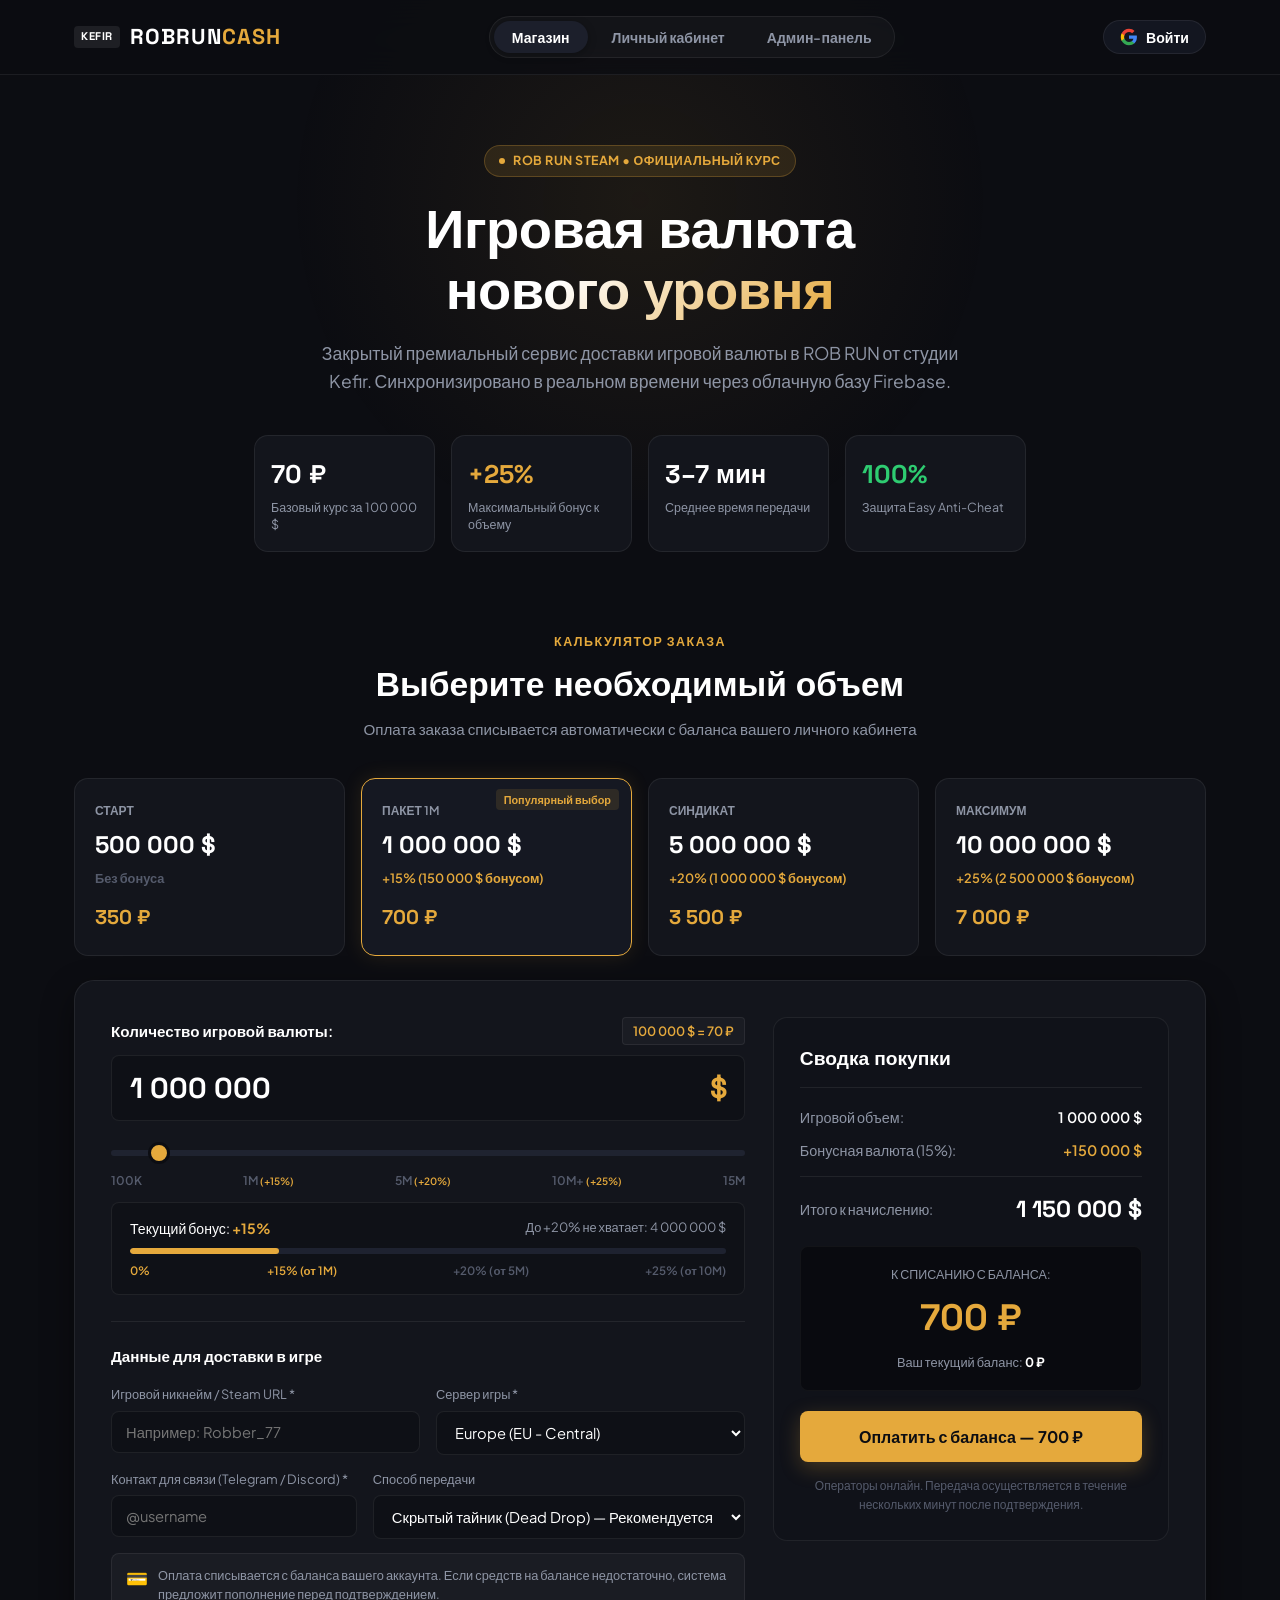
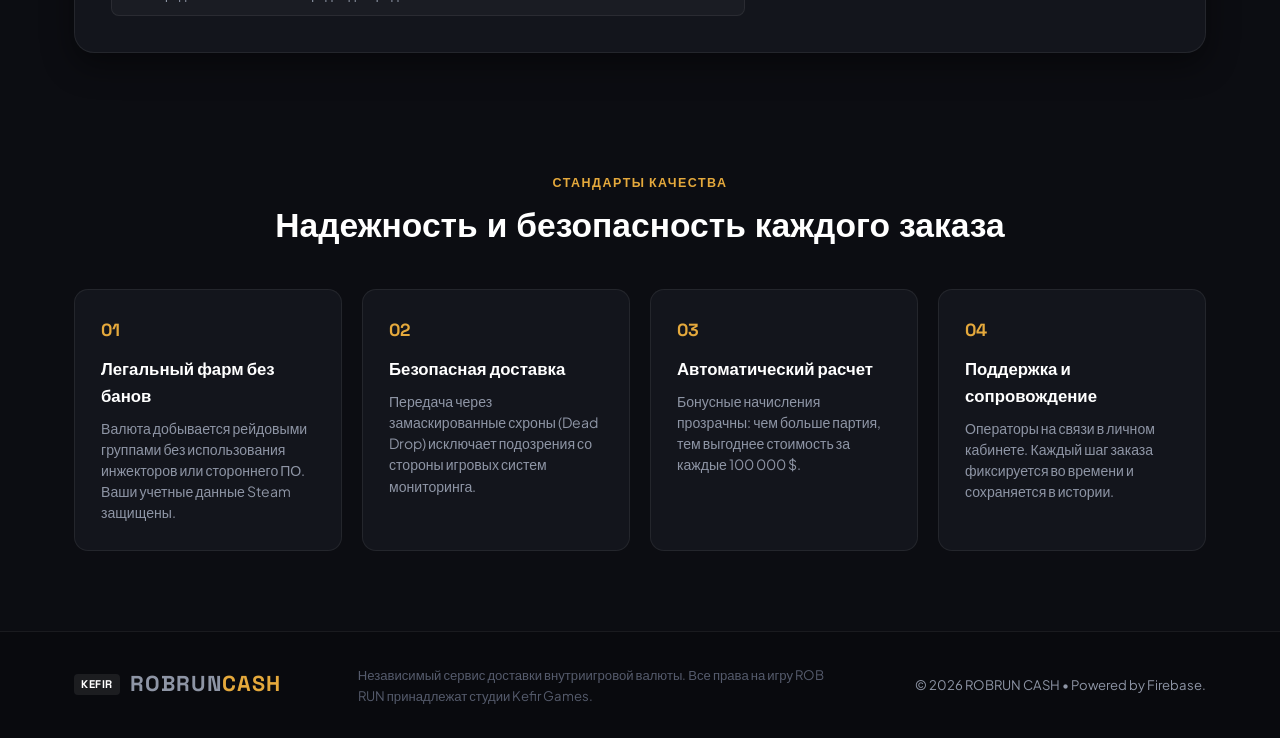
==== commit da6f8627: "Update to Firebase" ====
--- a/index.html
+++ b/index.html
@@ -34,13 +34,34 @@
         <button class="nav-btn admin-btn" data-view="admin-view">Админ-панель</button>
       </nav>
 
-      <!-- User Balance & Actions -->
+      <!-- User Auth, Balance & Actions -->
       <div class="header-actions">
-        <div class="balance-pill" id="user-balance-display">
-          <span class="balance-caption">Баланс</span>
-          <strong class="balance-num" id="header-balance-val">0 ₽</strong>
-        </div>
-        <button class="btn-primary-sm" id="btn-open-topup">+ Пополнить</button>
+        
+        <!-- Logged Out State: Sign in with Google -->
+        <button class="btn-auth-google" id="btn-login-google">
+          <svg width="18" height="18" viewBox="0 0 24 24">
+            <path fill="#4285F4" d="M22.56 12.25c0-.78-.07-1.53-.2-2.25H12v4.26h5.92c-.26 1.37-1.04 2.53-2.21 3.31v2.77h3.57c2.08-1.92 3.28-4.74 3.28-8.09z"/>
+            <path fill="#34A853" d="M12 23c2.97 0 5.46-.98 7.28-2.66l-3.57-2.77c-.98.66-2.23 1.06-3.71 1.06-2.86 0-5.29-1.93-6.16-4.53H2.18v2.84C3.99 20.53 7.7 23 12 23z"/>
+            <path fill="#FBBC05" d="M5.84 14.09c-.22-.66-.35-1.36-.35-2.09s.13-1.43.35-2.09V7.06H2.18C1.43 8.55 1 10.22 1 12s.43 3.45 1.18 4.94l2.85-2.22.81-.63z"/>
+            <path fill="#EA4335" d="M12 5.38c1.62 0 3.06.56 4.21 1.64l3.15-3.15C17.45 2.09 14.97 1 12 1 7.7 1 3.99 3.47 2.18 7.06l3.66 2.84c.87-2.6 3.3-4.52 6.16-4.52z"/>
+          </svg>
+          <span>Войти</span>
+        </button>
+
+        <!-- Logged In State -->
+        <div class="user-logged-box" id="user-logged-box" style="display:none;">
+          <div class="balance-pill" id="user-balance-display">
+            <span class="balance-caption">Баланс</span>
+            <strong class="balance-num" id="header-balance-val">0 ₽</strong>
+          </div>
+          <button class="btn-primary-sm" id="btn-open-topup">+ Пополнить</button>
+          
+          <div class="user-avatar-menu" id="user-avatar-btn" title="Выйти из аккаунта">
+            <img src="" alt="Avatar" id="user-avatar-img" class="user-avatar-img" style="display:none;">
+            <span id="user-avatar-placeholder">👤</span>
+          </div>
+        </div>
+
       </div>
 
     </div>
@@ -66,7 +87,7 @@
         </h1>
 
         <p class="hero-description">
-          Закрытый премиальный сервис доставки игровой валюты в ROB RUN от студии Kefir. Все покупки осуществляются через баланс сайта с гарантией защиты аккаунта.
+          Закрытый премиальный сервис доставки игровой валюты в ROB RUN от студии Kefir. Синхронизировано в реальном времени через облачную базу Firebase.
         </p>
 
         <!-- Minimalist Metric Grid -->
@@ -272,7 +293,7 @@
       </div>
     </section>
 
-    <!-- Why Us Section (Clean Refined Cards) -->
+    <!-- Benefits Section -->
     <section class="benefits-section">
       <div class="container">
         <div class="section-title-wrap">
@@ -308,7 +329,7 @@
   </main>
 
   <!-- =========================================================================
-       VIEW 2: USER CABINET (Баланс, Заказы со временем, Чат с администратором)
+       VIEW 2: USER CABINET (Firebase Realtime)
        ========================================================================= -->
   <section class="view-panel" id="cabinet-view">
     <div class="container cabinet-layout">
@@ -316,10 +337,10 @@
       <!-- Executive Overview Deck -->
       <div class="cabinet-top-card">
         <div class="user-profile-meta">
-          <div class="profile-avatar">👤</div>
+          <div class="profile-avatar" id="cabinet-avatar-box">👤</div>
           <div>
-            <h2 class="profile-title" id="cabinet-username">Покупатель #1</h2>
-            <div class="profile-tag">Авторизованный клиент • ROB RUN Store</div>
+            <h2 class="profile-title" id="cabinet-username">Гость (Войдите в аккаунт)</h2>
+            <div class="profile-tag" id="cabinet-useremail">Синхронизировано с Firebase Cloud</div>
           </div>
         </div>
 
@@ -339,12 +360,12 @@
         <!-- Left: Orders History -->
         <div class="pane-card">
           <div class="pane-header">
-            <h3>История заказов</h3>
+            <h3>История заказов (Firestore)</h3>
             <span class="count-pill" id="cabinet-orders-count">0 заказов</span>
           </div>
 
           <div class="orders-feed" id="cabinet-orders-list">
-            <!-- Dynamically populated -->
+            <!-- Dynamically populated from Firestore -->
           </div>
         </div>
 
@@ -355,15 +376,15 @@
               <span class="status-indicator-dot"></span>
               <div>
                 <h4>Поддержка и Администрация</h4>
-                <div class="chat-sub">Прямой диалог с оператором</div>
+                <div class="chat-sub">Прямой диалог в реальном времени</div>
               </div>
             </div>
-            <span class="tag-label">HELP 24/7</span>
+            <span class="tag-label">FIREBASE LIVE</span>
           </div>
 
           <!-- Messages Stream -->
           <div class="chat-stream" id="customer-chat-messages">
-            <!-- Dynamically populated -->
+            <!-- Dynamically populated from Firestore -->
           </div>
 
           <!-- Chat Input -->
@@ -379,7 +400,7 @@
   </section>
 
   <!-- =========================================================================
-       VIEW 3: ADMIN PANEL (Управление балансом, Заказы со временем, Чат с клиентом)
+       VIEW 3: ADMIN PANEL (Firestore Realtime)
        ========================================================================= -->
   <section class="view-panel" id="admin-view">
     <div class="container admin-layout">
@@ -387,7 +408,7 @@
       <div class="admin-header-card">
         <div>
           <h2>Панель Администратора ROBRUN CASH</h2>
-          <p>Централизованное управление балансами, заказами клиентов и поддержкой</p>
+          <p>Централизованное управление балансами, заказами клиентов и поддержкой через Firebase</p>
         </div>
         <div class="admin-summary-pills">
           <div class="stat-badge">
@@ -419,7 +440,7 @@
         <div class="table-card">
           <div class="table-header-row">
             <h3>Список всех заказов (с точным временем оформления)</h3>
-            <span class="note-subtle">Статус обновляется мгновенно</span>
+            <span class="note-subtle">Статус обновляется мгновенно в облаке</span>
           </div>
 
           <div class="table-wrap">
@@ -436,7 +457,7 @@
                 </tr>
               </thead>
               <tbody id="admin-orders-tbody">
-                <!-- Dynamically populated -->
+                <!-- Dynamically populated from Firestore -->
               </tbody>
             </table>
           </div>
@@ -447,23 +468,23 @@
       <div class="admin-subview" id="admin-users-tab">
         <div class="table-card">
           <div class="table-header-row">
-            <h3>Управление балансом пользователей</h3>
-            <span class="note-subtle">Корректировка баланса отображается у клиента без перезагрузки</span>
+            <h3>Управление балансом пользователей в Firebase</h3>
+            <span class="note-subtle">Изменение баланса мгновенно синхронизируется у покупателя</span>
           </div>
 
           <div class="table-wrap">
             <table class="clean-table">
               <thead>
                 <tr>
-                  <th>ID</th>
-                  <th>Имя клиента</th>
+                  <th>User UID</th>
+                  <th>Имя / Email</th>
                   <th>Контакт</th>
                   <th>Баланс на сайте</th>
                   <th>Управление балансом</th>
                 </tr>
               </thead>
               <tbody id="admin-users-tbody">
-                <!-- Dynamically populated -->
+                <!-- Dynamically populated from Firestore -->
               </tbody>
             </table>
           </div>
@@ -477,7 +498,7 @@
           <div class="dialogs-sidebar">
             <div class="dialogs-sidebar-title">Диалоги покупателей</div>
             <div class="dialogs-list" id="admin-dialogs-list">
-              <!-- Dynamically populated -->
+              <!-- Dynamically populated from Firestore -->
             </div>
           </div>
 
@@ -485,13 +506,13 @@
             <div class="dialog-head">
               <div>
                 <h4 id="admin-chat-target-user">Чат с покупателем</h4>
-                <span class="meta-small" id="admin-chat-target-meta">ID: usr_1</span>
+                <span class="meta-small" id="admin-chat-target-meta">Выберите диалог</span>
               </div>
               <button class="btn-subtle" id="btn-quick-reply-hello">Шаблон: «Курьер готов к передаче»</button>
             </div>
 
             <div class="chat-stream admin-chat-stream" id="admin-chat-messages">
-              <!-- Dynamically populated -->
+              <!-- Dynamically populated from Firestore -->
             </div>
 
             <form class="chat-form" id="admin-chat-form">
@@ -560,7 +581,7 @@
         Пополнить баланс на <span id="topup-btn-sum">700</span> ₽
       </button>
 
-      <div class="modal-disclaimer">В тестовом режиме средства зачисляются моментально.</div>
+      <div class="modal-disclaimer">Средства моментально зачисляются на ваш защищенный баланс в Firebase.</div>
     </div>
   </div>
 
@@ -646,10 +667,11 @@
       <div class="footer-legal">
         Независимый сервис доставки внутриигровой валюты. Все права на игру ROB RUN принадлежат студии Kefir Games.
       </div>
-      <div class="footer-copy">© 2026 ROBRUN CASH. Все права защищены.</div>
+      <div class="footer-copy">© 2026 ROBRUN CASH • Powered by Firebase.</div>
     </div>
   </footer>
 
-  <script src="app.js"></script>
+  <!-- App Logic (Module with Firebase SDK) -->
+  <script type="module" src="app.js"></script>
 </body>
 </html>
--- a/style.css
+++ b/style.css
@@ -1,6 +1,7 @@
 /* ==========================================================================
    ROBRUN CASH - Luxury Minimalist Design System
    Aesthetic: Premium, Dark Obsidian, Champagne Gold, Refined Typography
+   Firebase Realtime Enabled
    ========================================================================== */
 
 :root {
@@ -77,7 +78,7 @@
 
 /* ==========================================================================
    HEADER
-   ========================================================================== */
+   ========================================================================= */
 .header {
   position: sticky;
   top: 0;
@@ -172,11 +173,62 @@
   border-radius: 50%;
 }
 
-/* Header Actions */
+/* Header Actions & Auth */
 .header-actions {
   display: flex;
   align-items: center;
   gap: 12px;
+}
+
+.btn-auth-google {
+  display: flex;
+  align-items: center;
+  gap: 8px;
+  background: #131620;
+  border: 1px solid var(--border-subtle);
+  color: #fff;
+  font-family: var(--font-body);
+  font-size: 0.88rem;
+  font-weight: 600;
+  padding: 7px 16px;
+  border-radius: 50px;
+  cursor: pointer;
+  transition: all 0.2s ease;
+}
+
+.btn-auth-google:hover {
+  background: #1a1e2d;
+  border-color: rgba(255, 255, 255, 0.2);
+}
+
+.user-logged-box {
+  display: flex;
+  align-items: center;
+  gap: 10px;
+}
+
+.user-avatar-menu {
+  width: 36px;
+  height: 36px;
+  border-radius: 50%;
+  background: #1a1e2d;
+  border: 1px solid var(--border-subtle);
+  display: flex;
+  align-items: center;
+  justify-content: center;
+  cursor: pointer;
+  overflow: hidden;
+  transition: border-color 0.2s;
+}
+
+.user-avatar-menu:hover {
+  border-color: var(--gold-accent);
+}
+
+.user-avatar-img {
+  width: 100%;
+  height: 100%;
+  object-fit: cover;
 }
 
 .balance-pill {
@@ -861,6 +913,7 @@
   align-items: center;
   justify-content: center;
   font-size: 1.8rem;
+  overflow: hidden;
 }
 
 .profile-title {
@@ -1387,7 +1440,7 @@
 
 /* ==========================================================================
    MODALS
-   ========================================================================= */
+   ========================================================================== */
 .modal-backdrop {
   position: fixed;
   inset: 0;
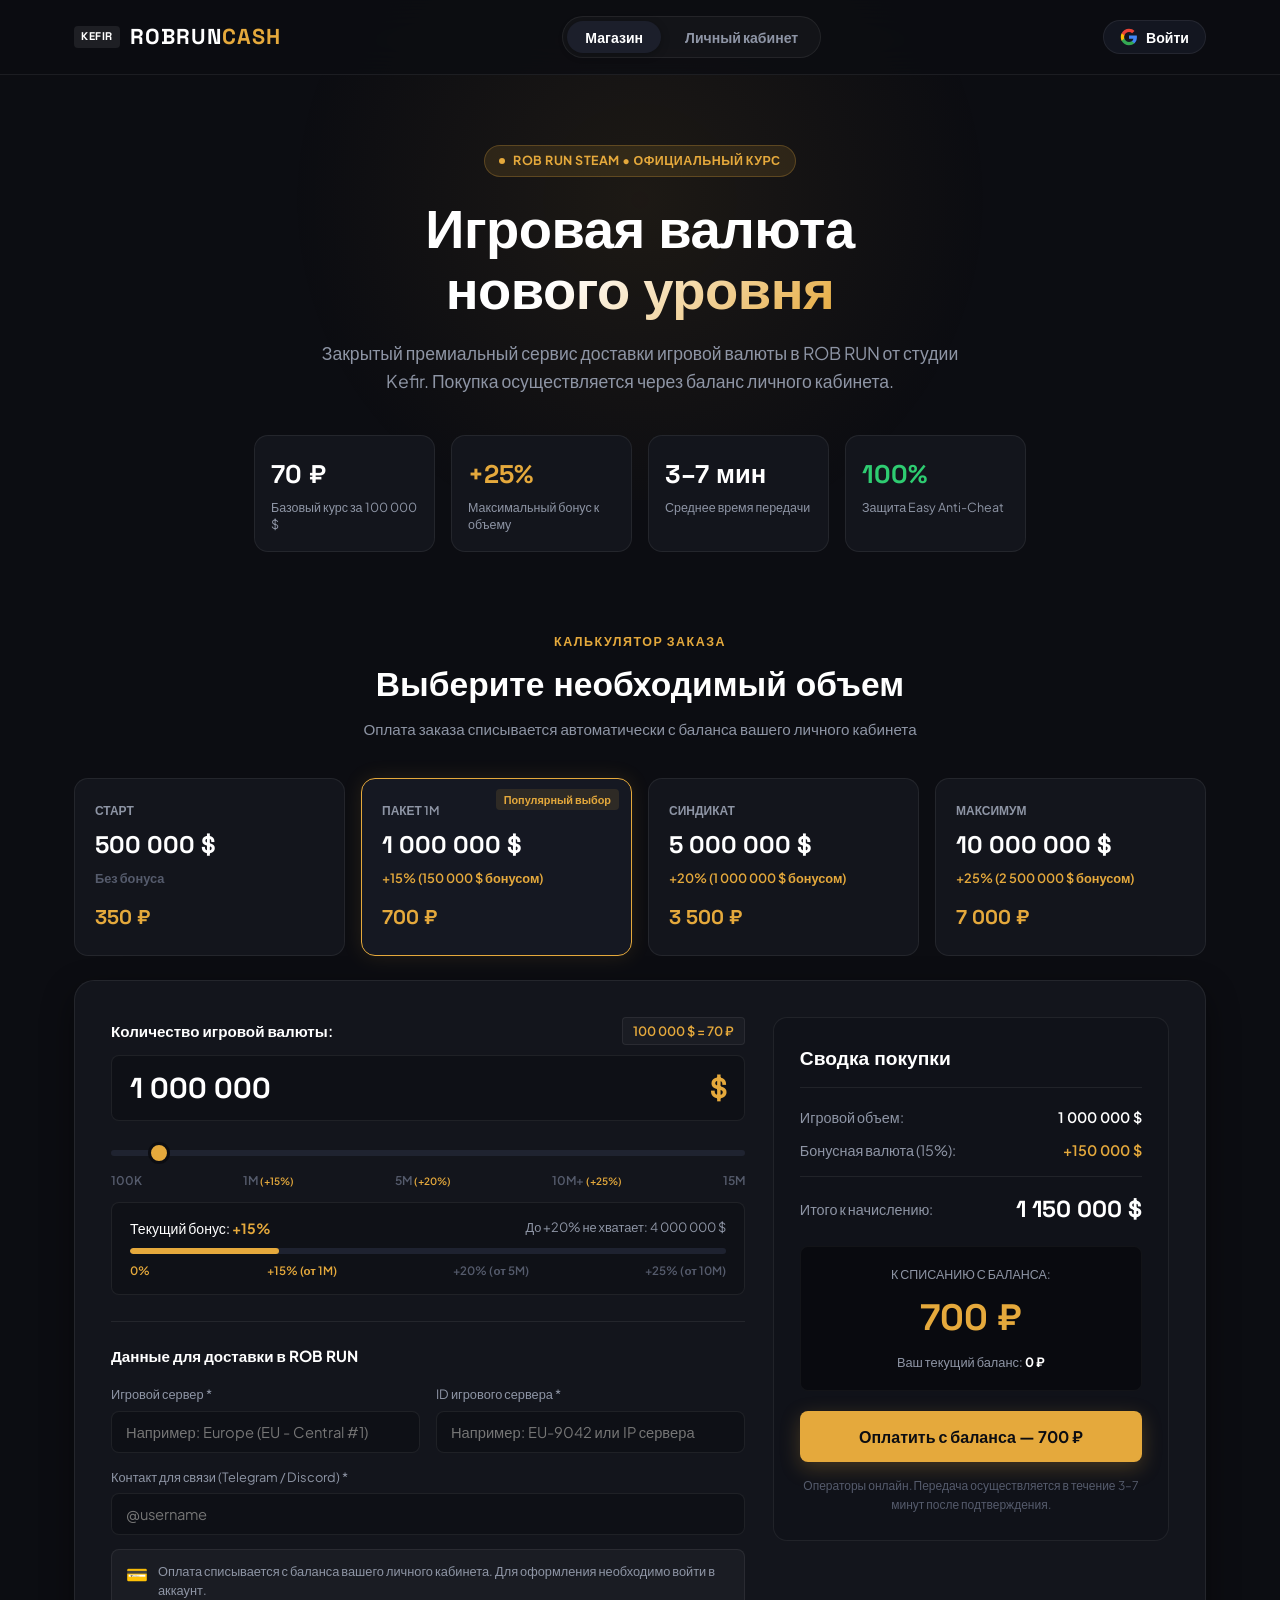
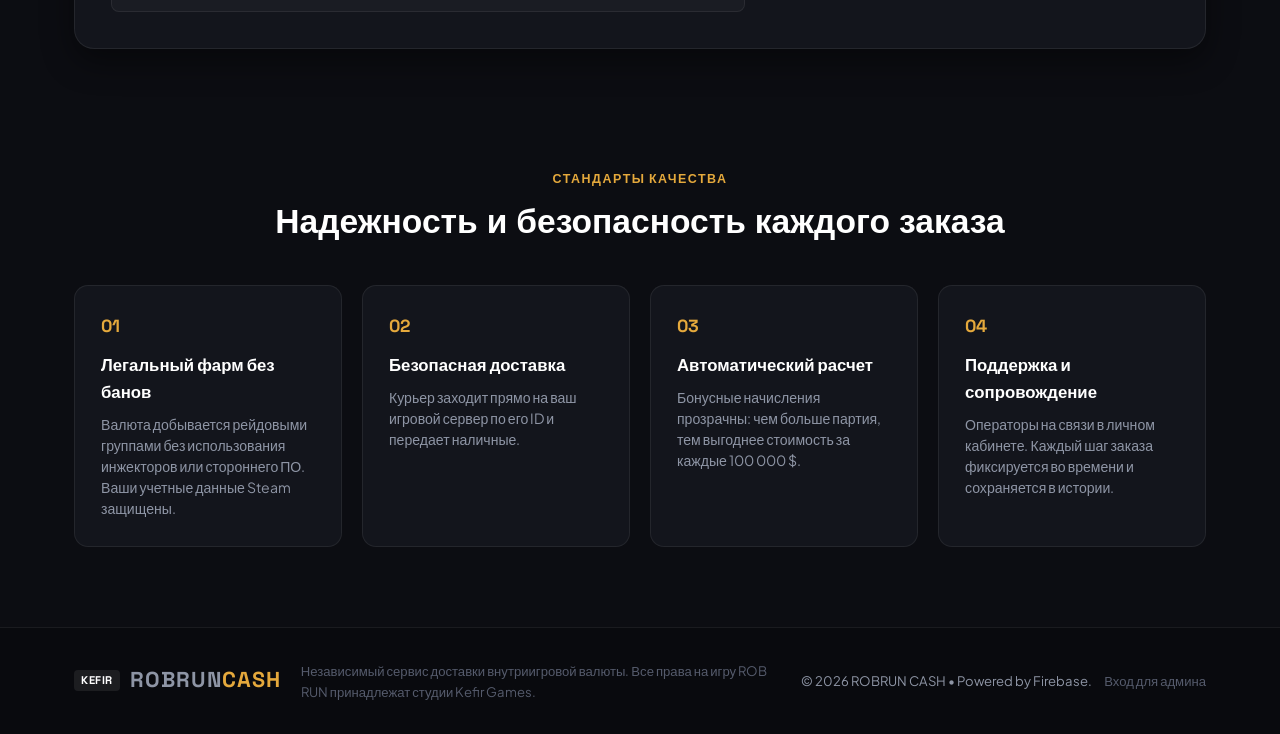
==== commit daf0c102: "Remove delivery methods, update delivery server fields, admin permissions" ====
--- a/index.html
+++ b/index.html
@@ -11,7 +11,7 @@
 </head>
 <body>
 
-  <!-- Subtle Ambient Radial Glow (Luxury Spotlight) -->
+  <!-- Subtle Ambient Radial Glow -->
   <div class="radial-spotlight"></div>
 
   <!-- Header -->
@@ -31,7 +31,10 @@
           Личный кабинет
           <span class="nav-unread-dot" id="nav-unread-badge" style="display:none;"></span>
         </button>
-        <button class="nav-btn admin-btn" data-view="admin-view">Админ-панель</button>
+        <!-- Admin Tab (Visible only to Admins) -->
+        <button class="nav-btn admin-btn" id="nav-admin-btn" data-view="admin-view" style="display:none;">
+          <span>⚙️ Админ-панель</span>
+        </button>
       </nav>
 
       <!-- User Auth, Balance & Actions -->
@@ -56,7 +59,7 @@
           </div>
           <button class="btn-primary-sm" id="btn-open-topup">+ Пополнить</button>
           
-          <div class="user-avatar-menu" id="user-avatar-btn" title="Выйти из аккаунта">
+          <div class="user-avatar-menu" id="user-avatar-btn" title="Профиль и выход">
             <img src="" alt="Avatar" id="user-avatar-img" class="user-avatar-img" style="display:none;">
             <span id="user-avatar-placeholder">👤</span>
           </div>
@@ -87,7 +90,7 @@
         </h1>
 
         <p class="hero-description">
-          Закрытый премиальный сервис доставки игровой валюты в ROB RUN от студии Kefir. Синхронизировано в реальном времени через облачную базу Firebase.
+          Закрытый премиальный сервис доставки игровой валюты в ROB RUN от студии Kefir. Покупка осуществляется через баланс личного кабинета.
         </p>
 
         <!-- Minimalist Metric Grid -->
@@ -206,43 +209,29 @@
 
             <!-- In-Game Delivery Order Details Form -->
             <form id="order-form" class="delivery-form">
-              <div class="form-section-title">Данные для доставки в игре</div>
+              <div class="form-section-title">Данные для доставки в ROB RUN</div>
 
               <div class="form-double-row">
                 <div class="form-col">
-                  <label for="player-nick">Игровой никнейм / Steam URL *</label>
-                  <input type="text" id="player-nick" placeholder="Например: Robber_77" required>
+                  <label for="game-server">Игровой сервер *</label>
+                  <input type="text" id="game-server" placeholder="Например: Europe (EU - Central #1)" required>
                 </div>
                 <div class="form-col">
-                  <label for="player-server">Сервер игры *</label>
-                  <select id="player-server" required>
-                    <option value="EU - Central">Europe (EU - Central)</option>
-                    <option value="EU - East">Europe (EU - East / RU)</option>
-                    <option value="NA - East">North America (NA - East)</option>
-                    <option value="NA - West">North America (NA - West)</option>
-                    <option value="ASIA">Asia / Pacific</option>
-                  </select>
+                  <label for="game-server-id">ID игрового сервера *</label>
+                  <input type="text" id="game-server-id" placeholder="Например: EU-9042 или IP сервера" required>
                 </div>
               </div>
 
-              <div class="form-double-row">
+              <div class="form-single-row">
                 <div class="form-col">
                   <label for="player-contact">Контакт для связи (Telegram / Discord) *</label>
                   <input type="text" id="player-contact" placeholder="@username" required>
                 </div>
-                <div class="form-col">
-                  <label for="delivery-type">Способ передачи</label>
-                  <select id="delivery-type">
-                    <option value="Схрон (Dead Drop)">Скрытый тайник (Dead Drop) — Рекомендуется</option>
-                    <option value="Прямой трейд">Прямой обмен на нейтральной базе</option>
-                    <option value="Выкуп предмета">Выкуп предмета на Черном Рынке</option>
-                  </select>
-                </div>
               </div>
 
               <div class="balance-rule-note">
                 <span class="rule-icon">💳</span>
-                <span>Оплата списывается с баланса вашего аккаунта. Если средств на балансе недостаточно, система предложит пополнение перед подтверждением.</span>
+                <span>Оплата списывается с баланса вашего личного кабинета. Для оформления необходимо войти в аккаунт.</span>
               </div>
             </form>
 
@@ -251,6 +240,7 @@
           <!-- Right: Sleek Order Receipt -->
           <div class="calc-receipt-pane">
             <div class="receipt-card">
+
               <div class="receipt-title">Сводка покупки</div>
 
               <div class="receipt-line">
@@ -283,7 +273,7 @@
               </button>
 
               <div class="receipt-footnote">
-                Операторы онлайн. Передача осуществляется в течение нескольких минут после подтверждения.
+                Операторы онлайн. Передача осуществляется в течение 3–7 минут после подтверждения.
               </div>
             </div>
           </div>
@@ -310,7 +300,7 @@
           <div class="benefit-card">
             <div class="benefit-index">02</div>
             <h3>Безопасная доставка</h3>
-            <p>Передача через замаскированные схроны (Dead Drop) исключает подозрения со стороны игровых систем мониторинга.</p>
+            <p>Курьер заходит прямо на ваш игровой сервер по его ID и передает наличные.</p>
           </div>
           <div class="benefit-card">
             <div class="benefit-index">03</div>
@@ -400,7 +390,7 @@
   </section>
 
   <!-- =========================================================================
-       VIEW 3: ADMIN PANEL (Firestore Realtime)
+       VIEW 3: ADMIN PANEL (Restricted Access)
        ========================================================================= -->
   <section class="view-panel" id="admin-view">
     <div class="container admin-layout">
@@ -408,7 +398,7 @@
       <div class="admin-header-card">
         <div>
           <h2>Панель Администратора ROBRUN CASH</h2>
-          <p>Централизованное управление балансами, заказами клиентов и поддержкой через Firebase</p>
+          <p>Централизованное управление балансами, правами администраторов, заказами и поддержкой</p>
         </div>
         <div class="admin-summary-pills">
           <div class="stat-badge">
@@ -428,7 +418,7 @@
           Заказы и статусы (<span id="subtab-orders-badge">0</span>)
         </button>
         <button class="admin-tab-link" data-subtab="admin-users-tab">
-          Пользователи и баланс
+          Пользователи, баланс и админки
         </button>
         <button class="admin-tab-link" data-subtab="admin-chat-tab">
           Управление диалогами
@@ -449,8 +439,8 @@
                 <tr>
                   <th>ID</th>
                   <th>Время заказа</th>
-                  <th>Клиент / Ник в игре</th>
-                  <th>Сервер / Способ</th>
+                  <th>Клиент</th>
+                  <th>Сервер / ID Сервера</th>
                   <th>Валюта + Бонус</th>
                   <th>Сумма (₽)</th>
                   <th>Статус заказа</th>
@@ -464,12 +454,12 @@
         </div>
       </div>
 
-      <!-- Admin Subtab 2: Users & Balance Management -->
+      <!-- Admin Subtab 2: Users & Admin Permissions Management -->
       <div class="admin-subview" id="admin-users-tab">
         <div class="table-card">
           <div class="table-header-row">
-            <h3>Управление балансом пользователей в Firebase</h3>
-            <span class="note-subtle">Изменение баланса мгновенно синхронизируется у покупателя</span>
+            <h3>Управление пользователями, балансом и правами администратора</h3>
+            <span class="note-subtle">Вы можете выдавать или отзывать права администратора любому профилю</span>
           </div>
 
           <div class="table-wrap">
@@ -478,8 +468,8 @@
                 <tr>
                   <th>User UID</th>
                   <th>Имя / Email</th>
-                  <th>Контакт</th>
                   <th>Баланс на сайте</th>
+                  <th>Роль (Админ)</th>
                   <th>Управление балансом</th>
                 </tr>
               </thead>
@@ -530,6 +520,32 @@
   <!-- =========================================================================
        MODALS
        ========================================================================= -->
+
+  <!-- Admin Passkey / Unlock Modal -->
+  <div class="modal-backdrop" id="admin-key-modal">
+    <div class="modal-box">
+      <button class="modal-close-btn" id="admin-key-close">&times;</button>
+      
+      <div class="modal-top">
+        <div class="modal-badge-icon">🔐</div>
+        <h3>Доступ к панели Администратора</h3>
+        <p>Панель защищена. Введите секретный ключ владельца, чтобы назначить себе права администратора.</p>
+      </div>
+
+      <div class="modal-field">
+        <label for="admin-secret-input">Мастер-ключ администратора:</label>
+        <div class="input-number-wrap modal-input">
+          <input type="password" id="admin-secret-input" placeholder="Введите ключ">
+        </div>
+      </div>
+
+      <button class="btn-primary-action" id="btn-submit-admin-key">
+        Подтвердить права
+      </button>
+
+      <div class="modal-disclaimer">Мастер-ключ владельца: <strong>robrun2026</strong>. После подтверждения ваш аккаунт навсегда станет администратором.</div>
+    </div>
+  </div>
 
   <!-- Top-Up Modal -->
   <div class="modal-backdrop" id="topup-modal">
@@ -624,7 +640,7 @@
       
       <div class="modal-top">
         <div class="modal-badge-icon success">✓</div>
-        <h3>Заказ успешно оформлен</h3>
+        <h3 id="success-modal-title">Заказ успешно оплачен</h3>
         <p>Номер накладной: <strong id="success-order-id">#RR-1029</strong></p>
       </div>
 
@@ -641,18 +657,22 @@
           <span>Списано с баланса:</span>
           <strong id="success-price">700 ₽</strong>
         </div>
-        <div class="modal-row">
+        <div class="modal-row" id="row-remaining-balance">
           <span>Остаток на балансе:</span>
           <span id="success-remaining-balance">0 ₽</span>
         </div>
         <div class="modal-row">
-          <span>Игровой ник / Сервер:</span>
-          <span id="success-nick-server">Robber_77 (EU - Central)</span>
-        </div>
-      </div>
-
-      <button class="btn-primary-action" id="btn-goto-cabinet-after-order">
-        Перейти в личный кабинет к диалогу
+          <span>Игровой сервер:</span>
+          <span id="success-server-info">EU-Central (ID: EU-9042)</span>
+        </div>
+        <div class="modal-row">
+          <span>Контакт клиента:</span>
+          <span id="success-contact-info">@username</span>
+        </div>
+      </div>
+
+      <button class="btn-primary-action" id="btn-success-action">
+        Перейти в кабинет к диалогу
       </button>
     </div>
   </div>
@@ -667,7 +687,10 @@
       <div class="footer-legal">
         Независимый сервис доставки внутриигровой валюты. Все права на игру ROB RUN принадлежат студии Kefir Games.
       </div>
-      <div class="footer-copy">© 2026 ROBRUN CASH • Powered by Firebase.</div>
+      <div class="footer-copy">
+        © 2026 ROBRUN CASH • Powered by Firebase.
+        <a href="javascript:void(0)" id="footer-admin-link" style="color:var(--text-dim); text-decoration:none; margin-left:10px;">Вход для админа</a>
+      </div>
     </div>
   </footer>
 
--- a/style.css
+++ b/style.css
@@ -162,7 +162,7 @@
   box-shadow: 0 2px 8px rgba(0, 0, 0, 0.3);
 }
 
-.nav-btn.admin-btn.active {
+.nav-btn.admin-btn {
   color: var(--gold-accent);
 }
 
@@ -706,6 +706,12 @@
   border-color: var(--border-focus);
 }
 
+.form-single-row {
+  display: flex;
+  flex-direction: column;
+  margin-bottom: 14px;
+}
+
 .balance-rule-note {
   display: flex;
   align-items: flex-start;
@@ -1374,6 +1380,48 @@
   border-color: var(--gold-accent);
 }
 
+/* Admin Role Badges */
+.badge-admin-status {
+  display: inline-flex;
+  align-items: center;
+  gap: 6px;
+}
+
+.role-tag-admin {
+  background: rgba(229, 169, 60, 0.15);
+  color: var(--gold-accent);
+  border: 1px solid rgba(229, 169, 60, 0.35);
+  font-size: 0.72rem;
+  font-weight: 700;
+  padding: 3px 8px;
+  border-radius: 4px;
+}
+
+.role-tag-user {
+  background: rgba(255, 255, 255, 0.06);
+  color: var(--text-muted);
+  font-size: 0.72rem;
+  font-weight: 600;
+  padding: 3px 8px;
+  border-radius: 4px;
+}
+
+.btn-toggle-admin {
+  background: none;
+  border: 1px solid var(--border-subtle);
+  color: var(--text-muted);
+  font-size: 0.72rem;
+  padding: 3px 8px;
+  border-radius: 4px;
+  cursor: pointer;
+  transition: all 0.2s;
+}
+
+.btn-toggle-admin:hover {
+  color: var(--gold-accent);
+  border-color: var(--gold-accent);
+}
+
 /* Admin Chat Deck */
 .admin-chat-deck {
   display: grid;
@@ -1440,7 +1488,7 @@
 
 /* ==========================================================================
    MODALS
-   ========================================================================== */
+   ========================================================================= */
 .modal-backdrop {
   position: fixed;
   inset: 0;
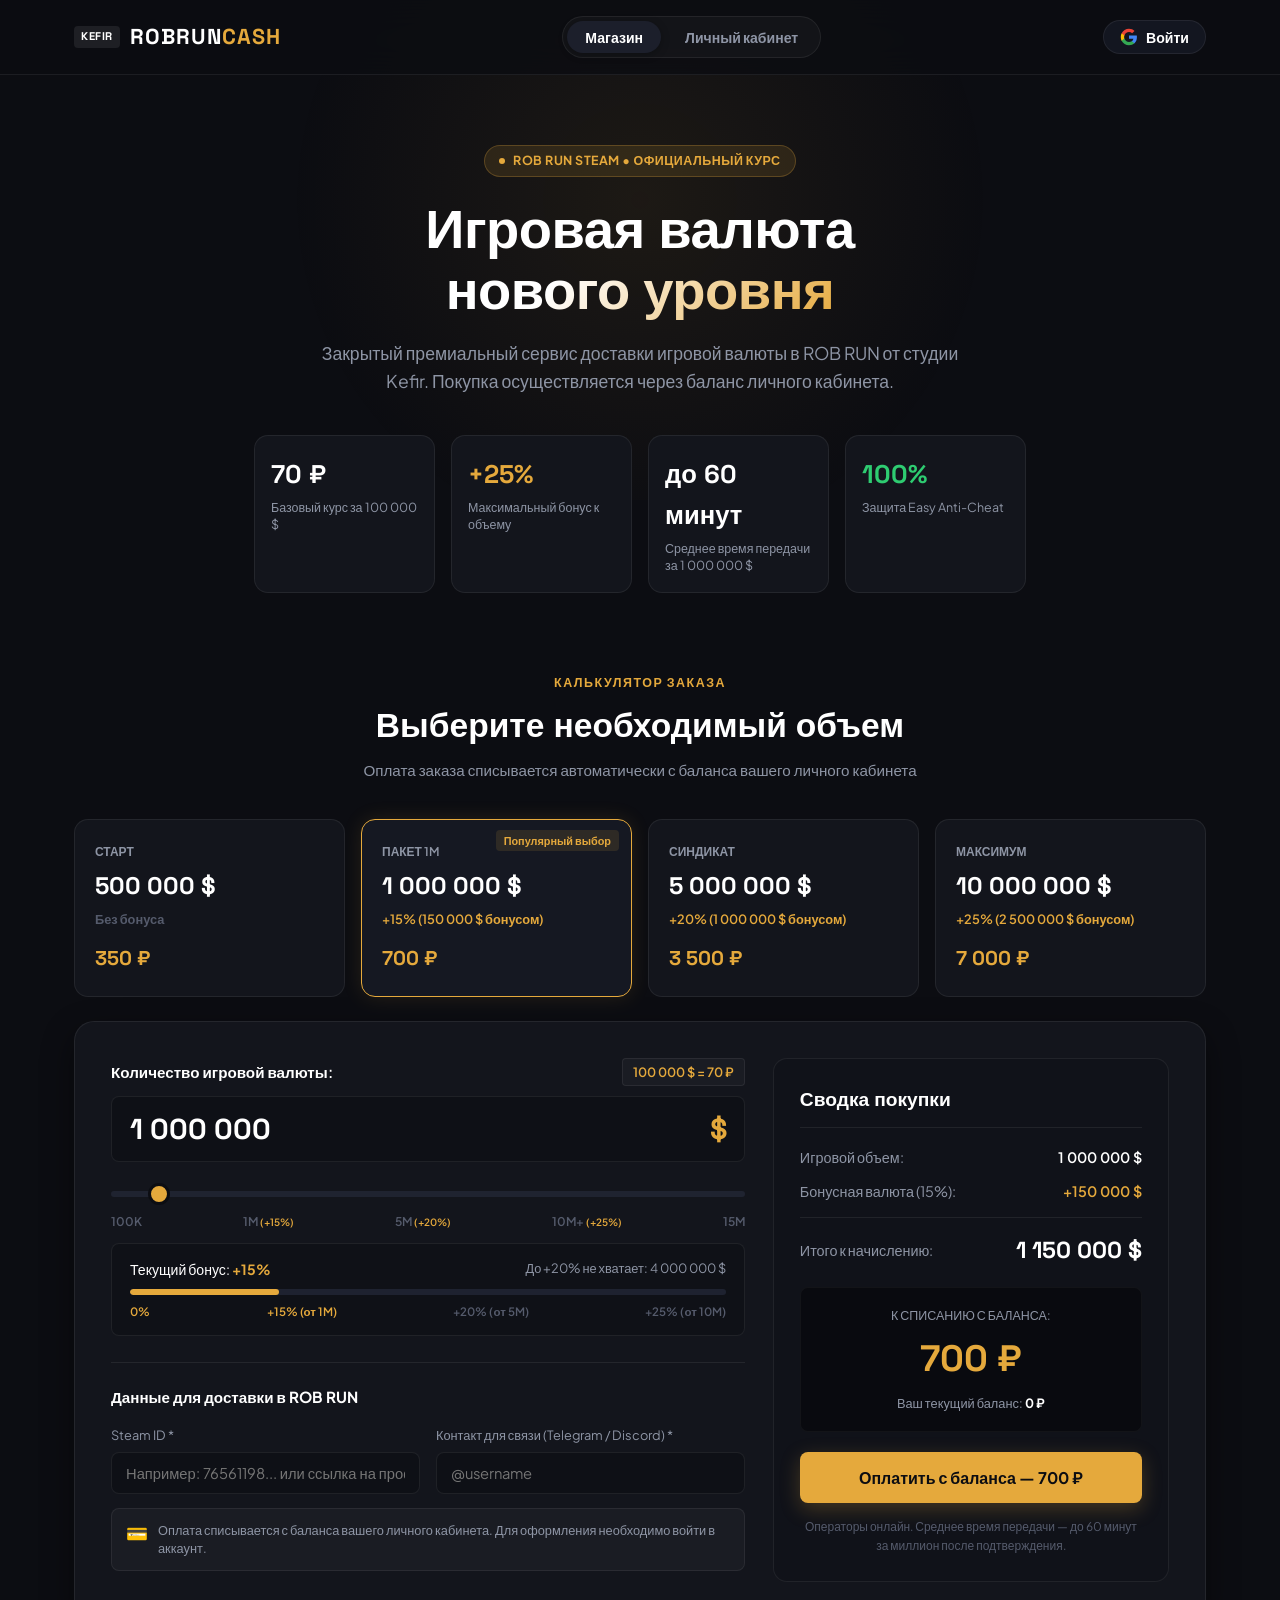
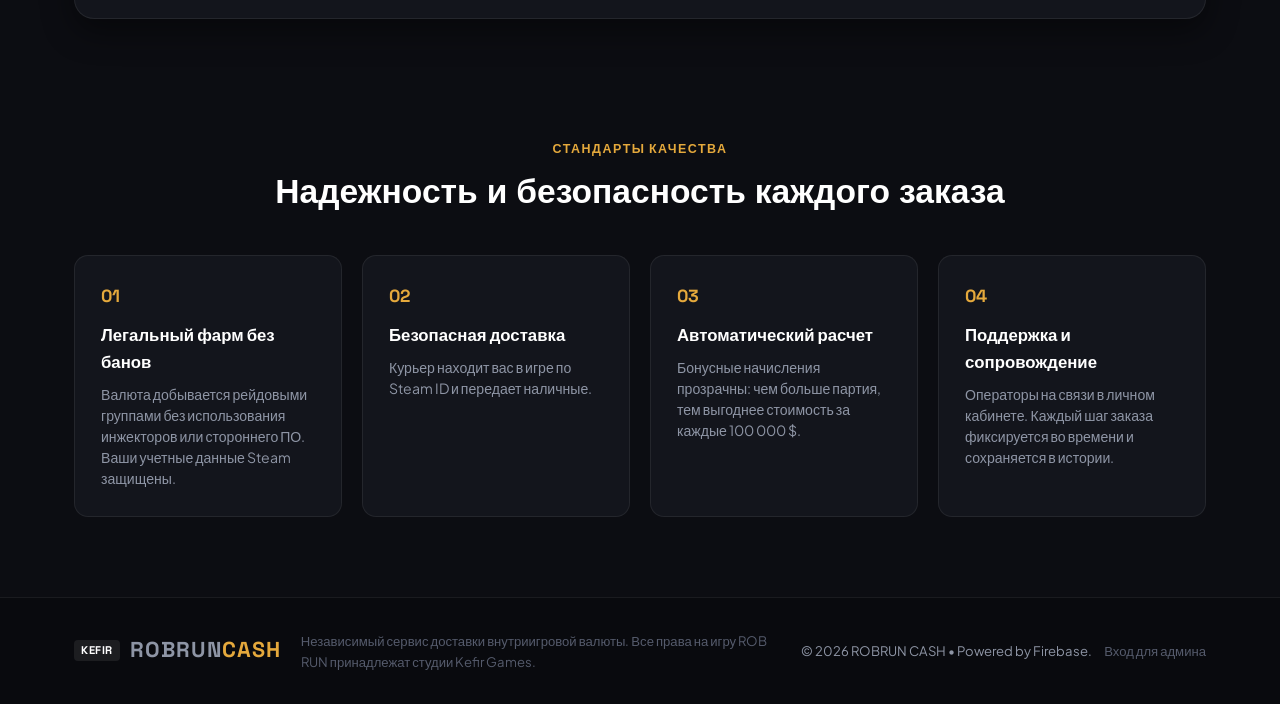
==== commit dddbd7d6: "Remove delivery methods, update delivery server fields, admin permissions" ====
--- a/index.html
+++ b/index.html
@@ -59,9 +59,39 @@
           </div>
           <button class="btn-primary-sm" id="btn-open-topup">+ Пополнить</button>
           
-          <div class="user-avatar-menu" id="user-avatar-btn" title="Профиль и выход">
-            <img src="" alt="Avatar" id="user-avatar-img" class="user-avatar-img" style="display:none;">
-            <span id="user-avatar-placeholder">👤</span>
+          <!-- User Profile Dropdown Container -->
+          <div class="user-profile-dropdown-wrap" id="user-profile-wrap">
+            <div class="user-avatar-menu" id="user-avatar-btn" title="Меню профиля">
+              <img src="" alt="Avatar" id="user-avatar-img" class="user-avatar-img" style="display:none;">
+              <span id="user-avatar-placeholder">👤</span>
+              <span class="dropdown-caret">▾</span>
+            </div>
+
+            <!-- Profile Dropdown Menu -->
+            <div class="profile-dropdown-menu" id="profile-dropdown-menu">
+              <div class="dropdown-user-info">
+                <div class="dropdown-user-name" id="dropdown-user-name">Покупатель</div>
+                <div class="dropdown-user-email" id="dropdown-user-email">user@gmail.com</div>
+              </div>
+              <div class="dropdown-divider"></div>
+              <button class="dropdown-item" id="menu-item-shop">
+                <span class="item-icon">🏠</span>
+                <span>Магазин</span>
+              </button>
+              <button class="dropdown-item" id="menu-item-topup">
+                <span class="item-icon">💳</span>
+                <span>Пополнить баланс</span>
+              </button>
+              <button class="dropdown-item" id="menu-item-cabinet">
+                <span class="item-icon">👤</span>
+                <span>Личный кабинет</span>
+              </button>
+              <div class="dropdown-divider"></div>
+              <button class="dropdown-item text-danger" id="menu-item-logout">
+                <span class="item-icon">🚪</span>
+                <span>Выйти</span>
+              </button>
+            </div>
           </div>
         </div>
 
@@ -104,8 +134,8 @@
             <span class="metric-label">Максимальный бонус к объему</span>
           </div>
           <div class="metric-card">
-            <span class="metric-number">3–7 мин</span>
-            <span class="metric-label">Среднее время передачи</span>
+            <span class="metric-number">до 60 минут</span>
+            <span class="metric-label">Среднее время передачи за 1 000 000 $</span>
           </div>
           <div class="metric-card">
             <span class="metric-number safe">100%</span>
@@ -213,16 +243,9 @@
 
               <div class="form-double-row">
                 <div class="form-col">
-                  <label for="game-server">Игровой сервер *</label>
-                  <input type="text" id="game-server" placeholder="Например: Europe (EU - Central #1)" required>
+                  <label for="steam-id">Steam ID *</label>
+                  <input type="text" id="steam-id" placeholder="Например: 76561198... или ссылка на профиль" required>
                 </div>
-                <div class="form-col">
-                  <label for="game-server-id">ID игрового сервера *</label>
-                  <input type="text" id="game-server-id" placeholder="Например: EU-9042 или IP сервера" required>
-                </div>
-              </div>
-
-              <div class="form-single-row">
                 <div class="form-col">
                   <label for="player-contact">Контакт для связи (Telegram / Discord) *</label>
                   <input type="text" id="player-contact" placeholder="@username" required>
@@ -273,7 +296,7 @@
               </button>
 
               <div class="receipt-footnote">
-                Операторы онлайн. Передача осуществляется в течение 3–7 минут после подтверждения.
+                Операторы онлайн. Среднее время передачи — до 60 минут за миллион после подтверждения.
               </div>
             </div>
           </div>
@@ -300,7 +323,7 @@
           <div class="benefit-card">
             <div class="benefit-index">02</div>
             <h3>Безопасная доставка</h3>
-            <p>Курьер заходит прямо на ваш игровой сервер по его ID и передает наличные.</p>
+            <p>Курьер находит вас в игре по Steam ID и передает наличные.</p>
           </div>
           <div class="benefit-card">
             <div class="benefit-index">03</div>
@@ -440,7 +463,7 @@
                   <th>ID</th>
                   <th>Время заказа</th>
                   <th>Клиент</th>
-                  <th>Сервер / ID Сервера</th>
+                  <th>Steam ID</th>
                   <th>Валюта + Бонус</th>
                   <th>Сумма (₽)</th>
                   <th>Статус заказа</th>
@@ -662,8 +685,8 @@
           <span id="success-remaining-balance">0 ₽</span>
         </div>
         <div class="modal-row">
-          <span>Игровой сервер:</span>
-          <span id="success-server-info">EU-Central (ID: EU-9042)</span>
+          <span>Steam ID:</span>
+          <span id="success-steam-info">76561198...</span>
         </div>
         <div class="modal-row">
           <span>Контакт клиента:</span>
--- a/style.css
+++ b/style.css
@@ -334,6 +334,7 @@
 
 .hero-headline span {
   background: linear-gradient(135deg, #ffffff 30%, var(--gold-accent) 100%);
+  background-clip: text;
   -webkit-background-clip: text;
   -webkit-text-fill-color: transparent;
 }
